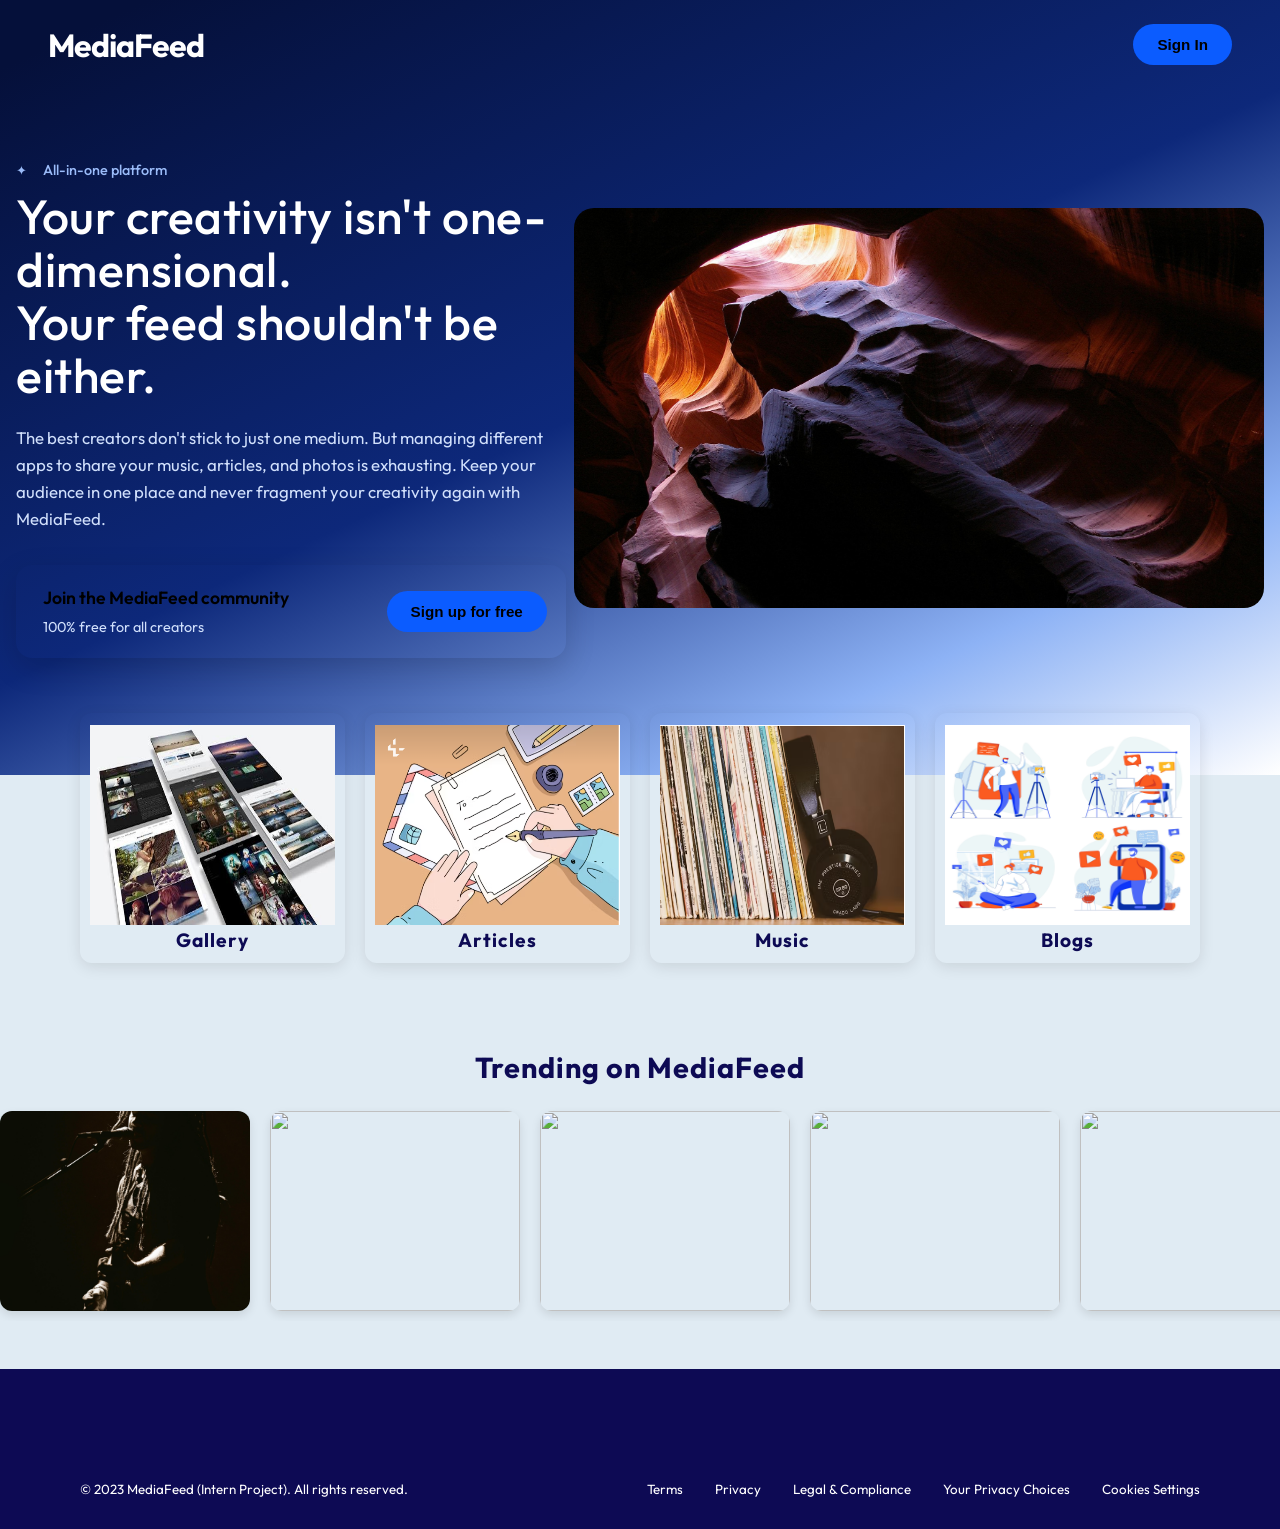
==== index.html @ 0bb2b48f "allll" ====
<!doctype html>
<html lang="en">
  <head>
    <meta charset="UTF-8" />
    <meta name="viewport" content="width=device-width, initial-scale=1.0" />
    <link rel="preconnect" href="https://fonts.googleapis.com" />
    <link rel="preconnect" href="https://fonts.gstatic.com" crossorigin />
    <link
      href="https://fonts.googleapis.com/css2?family=DM+Mono:ital,wght@0,300;0,400;0,500;1,300;1,400;1,500&family=DM+Sans:ital,opsz,wght@0,9..40,100..1000;1,9..40,100..1000&family=Fraunces:ital,opsz,wght@0,9..144,100..900;1,9..144,100..900&family=League+Spartan:wght@100..900&family=Montserrat:ital,wght@0,100..900;1,100..900&family=Outfit:wght@100..900&family=Public+Sans:ital,wght@0,100..900;1,100..900&family=Roboto:ital,wght@0,100..900;1,100..900&family=Young+Serif&display=swap"
      rel="stylesheet"
    />
    <link rel="stylesheet" href="style.css" />
    <title>MediaFeed</title>
  </head>

  <body>
    <!-- Header -->
    <header>
      <nav class="navbar">
        <a href="#" class="logo">MediaFeed</a>
        <button id="signInBtn" class="btn-primary">Sign In</button>
      </nav>

      <!-- Hero Content -->
      <div class="hero-sec">
        <div class="hero-content">
          <!-- Top Badge -->
          <div class="tagline">
            <span class="dot"></span> All-in-one platform
          </div>

          <!-- Main Copy -->
          <h1 class="hero-headline">
            Your creativity isn't one-dimensional.<br />
            Your feed shouldn't be either.
          </h1>

          <p class="description">
            The best creators don't stick to just one medium. But managing
            different apps to share your music, articles, and photos is
            exhausting. Keep your audience in one place and never fragment your
            creativity again with MediaFeed.
          </p>

          <!-- Floating CTA Card -->
          <div class="cta-card">
            <div class="cta-info">
              <p class="cta-title">Join the MediaFeed community</p>
              <p class="cta-subtitle">100% free for all creators</p>
            </div>
            <button id="signUpBtn" class="btn-primary">Sign up for free</button>
          </div>
        </div>

        <div class="hero-visual">
          <img
            src="./assets/images/pexel/pexels-canyon-1853140_1920.jpg"
            alt="Hero Image"
            class="hero-image"
          />
        </div>
      </div>
    </header>

    <!-- Main -->
    <main>
      <div class="content-category">
        <div class="category">
          <div class="category-card">
            <img src="./assets/images/Gallery.jpg" alt="" />
            <h3>Gallery</h3>
          </div>
          <div class="category-card">
            <img src="./assets/images/articles.png" alt="" />
            <h3>Articles</h3>
          </div>
          <div class="category-card">
            <img src="./assets/images/music.png" alt="" />
            <h3>Music</h3>
          </div>
          <div class="category-card">
            <img src="./assets/images/blogger.jpg" alt="" />
            <h3>Blogs</h3>
          </div>
        </div>
      </div>

      <div class="trending">
        <div class="trending-header">
          <h2>Trending on MediaFeed</h2>
        </div>
        <div class="trending-content">
          <div class="marquee-track">
            <!-- FIRST SET OF IMAGES -->
            <div class="marquee-item">
              <img src="./assets/images/pexel/pexels-action-2178885_1920.jpg" alt="" />
            </div>
            <div class="marquee-item">
              <img
                src="./assets/Images/pexel/pexels-mountain-climbing-1840220_1920.jpg"
                alt=""
              />
            </div>
            <div class="marquee-item">
              <img
                src="./assets/Images/pexel/blackwoman.jpg"
                alt=""
              />
            </div>
            <div class="marquee-item">
              <img
                src="./assets/Images/pexel/pexels-beach-2178747_1920.jpg"
                alt=""
              />
            </div>
            <div class="marquee-item">
              <img
                src="./assets/Images/pexel/pexels-beverage-1853374_1920.jpg"
                alt=""
              />
            </div>
            <div class="marquee-item">
              <img
                src="./assets/Images/pexel/pexels-cascade-1853341_1920.jpg"
                alt=""
              />
            </div>
            <div class="marquee-item">
              <img
                src="./assets/Images/pexel/pexels-canyon-1853140_1920.jpg"
                alt=""
              />
            </div>
            <div class="marquee-item">
              <img
                src="./assets/Images/geometric.jpg"
                alt=""
              />
            </div>
            <div class="marquee-item">
              <img
                src="./assets/images/dailyhus2.jpg"
                alt=""
              />
            </div>
            <div class="marquee-item">
              <img
                src="./assets/Images/pexel/pexels-chairlift-2179345_1920.jpg"
                alt=""
              />
            </div>
            <div class="marquee-item">
              <img
                src="./assets/Images/pexel/pexels-bowed-instrument-1853324_1920.jpg"
                alt=""
              />
            </div>

            <!-- SECOND SET OF IMAGES -->
            <div class="marquee-item">
              <img src="./assets/images/pexel/pexels-champagne-2178775_1920.jpg" alt=""/>
            </div>
            <div class="marquee-item">
              <img
                src="./assets/Images/pexel/pexels-animal-1853135_1920.jpg"
                alt=""
              />
            </div>
            <div class="marquee-item">
              <img
                src="./assets/Images/lady2.jpg"
                alt=""
              />
            </div>
            <div class="marquee-item">
              <img
                src="./assets/Images/pexel/pexels-architecture-2178736_1920.jpg"
                alt=""
              />
            </div>
            <div class="marquee-item">
              <img
                src="./assets/Images/pexel/pexels-beverage-1853374_1920.jpg"
                alt=""
              />
            </div>
            <div class="marquee-item">
              <img
                src="./assets/Images/pexel/pexels-cascade-1853341_1920.jpg"
                alt=""
              />
            </div>
            <div class="marquee-item">
              <img
                src="./assets/Images/pexel/pexels-canyon-1853140_1920.jpg"
                alt=""
              />
            </div>
            <div class="marquee-item">
              <img
                src="./assets/Images/pexel/pexels-candies-1853287_1920.jpg"
                alt=""
              />
            </div>
            <div class="marquee-item">
              <img
                src="./assets/Images/pexel/pexels-cat-1853372_1920.jpg"
                alt=""
              />
            </div>
            <div class="marquee-item">
              <img
                src="./assets/Images/pexel/pexels-chairlift-2179345_1920.jpg"
                alt=""
              />
            </div>
            <div class="marquee-item">
              <img
                src="./assets/Images/pexel/pexels-bowed-instrument-1853324_1920.jpg"
                alt=""
              />
            </div>
          </div>
        </div>
      </div>
    </main>

    <footer class="site-footer">
      
      <div class="footer-bottom">
        <p>&copy; 2023 MediaFeed (Intern Project). All rights reserved.</p>
        <ul>
          <li><a href="">Terms</a></li>
          <li><a href="">Privacy</a></li>
          <li><a href="">Legal & Compliance</a></li>
          <li><a href="">Your Privacy Choices</a></li>
          <li><a href="">Cookies Settings</a></li>
        </ul>
      </div>
    </footer>

    <!-- Sign-Up Modal -->
    <div id="signUpModal" class="modal">
      <div class="modal-content">
        <span class="close-btn" id="closeSignUp">&times;</span>
        <h2>Create your MediaFeed Account</h2>
        <form id="signUpForm">
          <input type="text" id="regName" placeholder="Full Name" required />
          <input
            type="email"
            id="regEmail"
            placeholder="Email Address"
            required
          />
          <input
            type="password"
            id="regPassword"
            placeholder="Create Password"
            required
          />
          <input
            type="password"
            id="regPassword"
            placeholder="Confirm Password"
            required
          />
          <button type="submit" class="btn-submit">Sign Up</button>
        </form>
      </div>
    </div>

    <!-- Sign-In Modal -->
    <div id="signInModal" class="modal">
      <div class="modal-content">
        <span class="close-btn" id="closeSignIn">&times;</span>
        <h2>Welcome Back</h2>
        <form id="signInForm">
          <input
            type="email"
            id="loginEmail"
            placeholder="Email Address"
            required
          />
          <input
            type="password"
            id="loginPassword"
            placeholder="Password"
            required
          />
          <button type="submit" class="btn-submit">Log In</button>
        </form>
      </div>
    </div>

    <script src="./script.js"></script>
  </body>
</html>
---- style.css ----
* {
  margin: 0;
  padding: 0;
  box-sizing: border-box;
}

:root {
  /* Backgrounds and Main Colors */
  --bg-color: #05103a;
  --bg-color: #0d287a;
  --bg-color: #8db2f5;
  --bg-color: #0b5cff;
  --bg-color: #0046d5;
  --bg-color: ##9bbcf9;
  --bg-color: ##d1e0fc;
  --bg-color: ##e0ebf3;
  --white: #ffffff;
  --blue-color: rgba(13, 10, 84, 0.5);
  --dark-color: rgb(9, 9, 27);
  --blue-light-color: rgb(13, 10, 84);
}

body {
  font-family: "Outfit", sans-serif;
  color: #ffffff;
  min-height: 100vh;
  display: flex;
  flex-direction: column;
  overflow-x: hidden;
}
header {
  background: linear-gradient(
    155deg,
    #05103a 5%,
    #0d287a 50%,
    #8db2f5 80%,
    #ffffff 100%
  );
}

.logo {
  font-size: 2rem;
  font-weight: 700;
  letter-spacing: -1px;
  color: #ffffff;
  text-decoration: none;
}
.btn-primary {
  border: none;
  padding: 0.75rem 1.5rem;
  border-radius: 30px;
  font-size: 0.95rem;
  font-weight: 600;
  cursor: pointer;
  transition: background-color 0.2s ease;
  background-color: #0b5cff;
}
.btn-primary a {
  text-decoration: none;
  color: #ffffff;
}
.btn-primary a:hover {
  color: #ffffff;
}
.btn-primary:hover {
  background-color: #0046d5;
}

/* --- Modal (Popup) Styles --- */
.modal {
  display: none;
  position: fixed;
  z-index: 1000;
  margin: 0 auto;
  width: 100%;
  height: 100%;
  background-color: rgba(9, 9, 27, 0.6);
  align-items: center;
  justify-content: center;
}
.modal.show {
  display: flex;
  align-items: center;
  justify-content: center;
}

.modal-content {
  background-color: #fff;
  padding: 40px;
  border-radius: 12px;
  border: 1.5px solid rgb(13, 10, 84);
  width: 100%;
  max-width: 400px;
  position: relative;
  text-align: center;
}

.close-btn {
  position: absolute;
  top: 15px;
  right: 20px;
  font-size: 1.5rem;
  cursor: pointer;
  color: #555;
}

.modal-content h2 {
  margin-bottom: 20px;
  color: rgb(9, 9, 27);
}

.modal-content input {
  width: 100%;
  padding: 12px;
  margin-bottom: 15px;
  border: 1px solid #ccc;
  border-radius: 8px;
  font-size: 1rem;
}

.btn-submit {
  width: 100%;
  background-color: rgb(9, 9, 27);
  color: #fff;
  border: none;
  padding: 12px;
  border-radius: 8px;
  font-size: 1.1rem;
  font-weight: bold;
  cursor: pointer;
}

nav {
  display: flex;
  justify-content: space-between;
  align-items: center;
  padding: 1.5rem 3rem;
  width: 100%;
}
.hero-sec {
  display: flex;
  flex: 1;
  padding: 2rem 1rem;
  align-items: center;
  max-width: 1400px;
  margin: 2.5rem auto;
  width: 100%;
}
.hero-content {
  flex: 1;
  max-width: 550px;
  padding: 2rem auto;
  margin-bottom: 45px;
}
.tagline {
  display: flex;
  align-items: center;
  gap: 0.5rem;
  color: #9bbcf9;
  font-size: 0.9rem;
  font-weight: 500;
  margin-bottom: 0.7rem;
}
.tagline::before {
  content: "✦";
  font-size: 0.8rem;
}
h1 {
  font-size: 3rem;
  line-height: 1.1;
  margin-bottom: 1.5rem;
  font-weight: 500;
  letter-spacing: 0.5px;
}
.description {
  font-size: 1.05rem;
  line-height: 1.6;
  color: #d1e0fc;
  margin-bottom: 2rem;
}
.hero-visual {
  display: flex;
  justify-content: flex-end;
  position: relative;
}
.hero-visual {
  flex: 1;
  margin-bottom: 49px;
  display: flex;
  position: relative;
}
.hero-visual img {
  width: 100%;
  max-width: 690px;
  height: 400px;
  border-radius: 20px;
}
.cta-card {
  display: flex;
  justify-content: space-between;
  border-radius: 16px;
  padding: 1.2rem;
  align-items: center;
  color: #000000;
  box-shadow: 0 10px 30px rgba(0, 0, 0, 0.15);
  position: relative;
}

.cta-info {
  align-items: center;
  padding-left: 0.5rem;
  font-size: 1.05rem;
  line-height: 1.6;
}

.cta-title {
  font-weight: 600;
  font-size: 1.1rem;
  margin-bottom: 0.25rem;
}

.cta-subtitle {
  font-size: 0.9rem;
  color: #d1e0fc;
}

.cta-subtitle strong {
  font-size: 1.1rem;
  color: #000000;
}

/* Main Content */
main {
  background-color: #e0ebf3;
}
.content-category {
  margin-bottom: 70px;
  padding: 1rem 5rem;
}
.category {
  display: flex;
  gap: 20px;
  justify-content: space-between;
}
.category img {
  width: 100%;
  height: 200px;
}
.category-card {
  border-radius: 12px;
  box-shadow: 0 4px 15px rgba(0, 0, 0, 0.1);
  width: 100%;
  max-width: 280px;
  height: 250px;
  display: flex;
  flex-direction: column;
  justify-content: center;
  align-items: center;
  padding: 10px;
  transition:
    transform 0.3s ease,
    box-shadow 0.3s ease;
  margin-top: -7%;
}
.category-card:hover {
  transform: translateY(-5px);
  box-shadow: 0 8px 20px var(--shadow-hover);
}
.category-card h3 {
  font-size: 1.2rem;
  color: rgb(13, 10, 84);
  font-weight: bold;
  margin-top: 3px;
  letter-spacing: 1px;
}

/* Trending Section */

.trending-header {
  justify-content: space-between;
  align-items: center;
  margin-bottom: 10px;
  padding: 0 15px;
}
.trending-header h2 {
  font-size: 1.8rem;
  padding-bottom: 1rem;
  color: rgb(13, 10, 84);
  text-align: center;
  letter-spacing: 1px;
}

/* The outer container hides anything that scrolls outside its borders */
.trending {
  overflow: hidden;
  width: 100%;
  white-space: nowrap;
  margin-bottom: 3rem;
}

.marquee-track {
  display: inline-flex;
  gap: 20px;
  animation: scroll 20s linear infinite;
}

.marquee-item {
  display: flex;
  flex-direction: column;
  align-items: flex-start;
  flex: 0 0 auto;
}

.marquee-item img {
  width: 250px;
  height: 200px;
  object-fit: cover;
  border-radius: 12px;
  box-shadow: 0 4px 10px rgba(0, 0, 0, 0.1);
  margin-bottom: 10px;
}
.marquee-item video {
  width: 250px;
  height: 200px;
  object-fit: cover;
  border-radius: 12px;
  box-shadow: 0 4px 10px rgba(0, 0, 0, 0.1);
  margin-bottom: 10px;
}

/* The Keyframes */
@keyframes scroll {
  0% {
    transform: translateX(0);
  }
  100% {
    transform: translateX(-50%);
  }
}

/* footer */
.site-footer {
  background-color: rgb(13, 10, 84);
  padding: 2rem 5rem;
}
.footer-top {
  display: flex;
}
.footer-top h2 {
  color: #ffffff;
}
.footer-top ul {
  display: flex;
  justify-content: center;
  gap: 5rem;
  margin: 0 auto;
}
.footer-top li {
  list-style: none;
}
.footer-top ul li a {
  text-decoration: none;
  color: #ffffff;
}
.footer-top ul li a:hover {
  text-decoration: underline;
  cursor: pointer;
}

.footer-bottom {
  display: flex;
  justify-content: space-between;
  margin-top: 5rem;
  font-size: smaller;
}
.footer-bottom p {
  color: #ffffff;
}
.footer-bottom ul {
  display: flex;
  gap: 2rem;
  justify-content: right;
}
.footer-bottom li {
  list-style: none;
}
.footer-bottom ul li a {
  text-decoration: none;
  color: #ffffff;
}
.footer-bottom ul li a:hover {
  text-decoration: underline;
  cursor: pointer;
}

@media (max-width: 900px) {
  nav {
    padding: 1.25rem 1.5rem;
    flex-wrap: wrap;
    gap: 1rem;
  }

  .hero-sec {
    flex-direction: column;
    padding: 1rem 1.25rem 2rem;
    gap: 1.5rem;
  }

  .hero-content {
    max-width: none;
    text-align: center;
  }

  .hero-headline {
    font-size: 2.4rem;
  }

  .hero-visual {
    justify-content: center;
    margin-bottom: 0;
  }

  .hero-visual img {
    height: auto;
    max-width: 100%;
  }

  .cta-card {
    flex-direction: column;
    gap: 1rem;
    text-align: center;
  }

  .content-category {
    padding: 1rem 1.5rem 2rem;
  }

  .category {
    flex-wrap: wrap;
    justify-content: center;
  }

  .category-card {
    max-width: 220px;
    margin-top: 0;
  }

  .site-footer {
    padding: 2rem 1.5rem;
  }

  .footer-bottom {
    flex-direction: column;
    gap: 1rem;
    margin-top: 2rem;
  }

  .footer-bottom ul {
    flex-wrap: wrap;
    justify-content: flex-start;
    gap: 1rem 1.2rem;
  }
}

@media (max-width: 600px) {
  nav {
    padding: 1rem;
  }

  .logo {
    font-size: 1.5rem;
  }

  .btn-primary {
    width: 100%;
  }

  .hero-sec {
    padding: 0 1rem 1.5rem;
  }

  .hero-headline {
    font-size: 2rem;
  }

  .description {
    font-size: 0.95rem;
  }

  .tagline {
    justify-content: center;
  }

  .cta-card {
    padding: 1rem;
  }

  .content-category {
    padding: 1rem 1rem 1.5rem;
  }

  .category {
    flex-direction: column;
    align-items: center;
  }

  .category-card {
    max-width: 100%;
    height: auto;
  }

  .category-card img {
    height: 180px;
  }

  .trending-header h2 {
    font-size: 1.4rem;
  }

  .marquee-item img,
  .marquee-item video {
    width: 190px;
    height: 150px;
  }

  .site-footer {
    padding: 1.25rem 1rem;
  }

  .footer-bottom ul {
    flex-direction: column;
    gap: 0.5rem;
  }
}
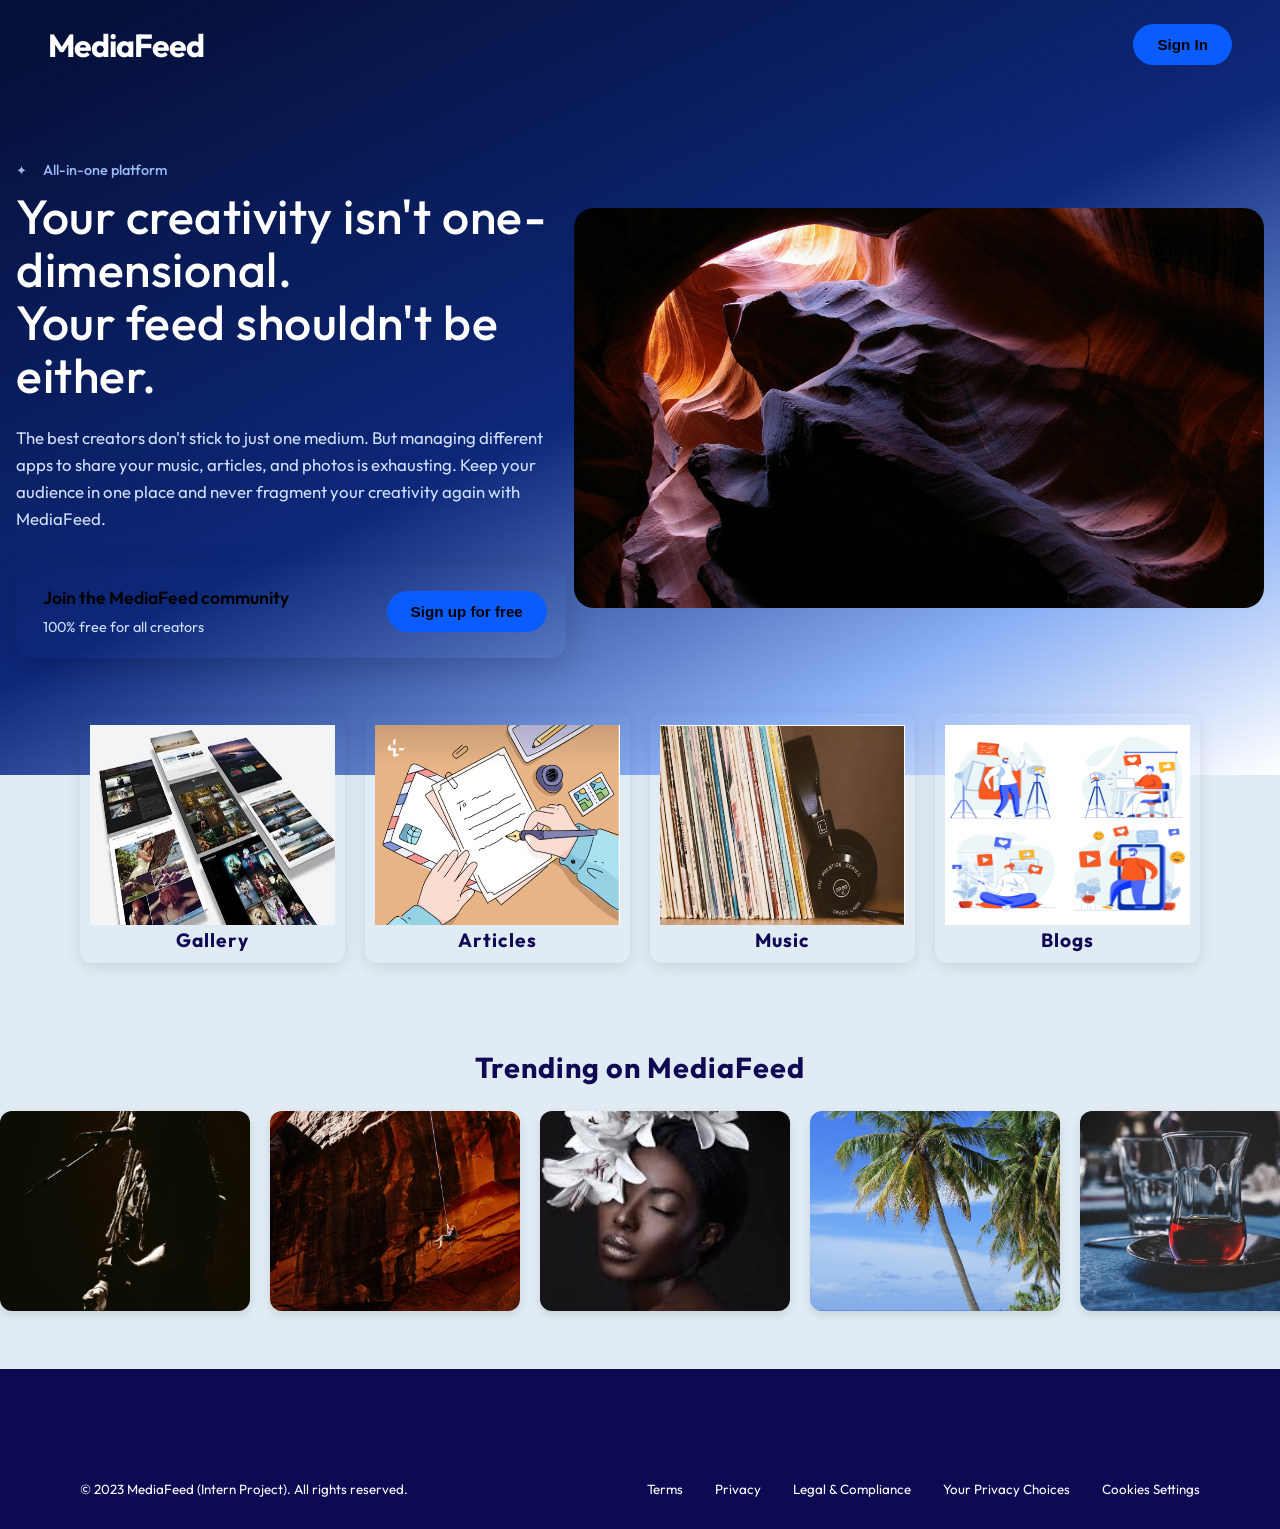
==== commit 6a477b56: "fix image path" ====
--- a/index.html
+++ b/index.html
@@ -97,43 +97,43 @@
             </div>
             <div class="marquee-item">
               <img
-                src="./assets/Images/pexel/pexels-mountain-climbing-1840220_1920.jpg"
-                alt=""
-              />
-            </div>
-            <div class="marquee-item">
-              <img
-                src="./assets/Images/pexel/blackwoman.jpg"
-                alt=""
-              />
-            </div>
-            <div class="marquee-item">
-              <img
-                src="./assets/Images/pexel/pexels-beach-2178747_1920.jpg"
-                alt=""
-              />
-            </div>
-            <div class="marquee-item">
-              <img
-                src="./assets/Images/pexel/pexels-beverage-1853374_1920.jpg"
-                alt=""
-              />
-            </div>
-            <div class="marquee-item">
-              <img
-                src="./assets/Images/pexel/pexels-cascade-1853341_1920.jpg"
-                alt=""
-              />
-            </div>
-            <div class="marquee-item">
-              <img
-                src="./assets/Images/pexel/pexels-canyon-1853140_1920.jpg"
-                alt=""
-              />
-            </div>
-            <div class="marquee-item">
-              <img
-                src="./assets/Images/geometric.jpg"
+                src="./assets/images/pexel/pexels-mountain-climbing-1840220_1920.jpg"
+                alt=""
+              />
+            </div>
+            <div class="marquee-item">
+              <img
+                src="./assets/images/pexel/blackwoman.jpg"
+                alt=""
+              />
+            </div>
+            <div class="marquee-item">
+              <img
+                src="./assets/images/pexel/pexels-beach-2178747_1920.jpg"
+                alt=""
+              />
+            </div>
+            <div class="marquee-item">
+              <img
+                src="./assets/images/pexel/pexels-beverage-1853374_1920.jpg"
+                alt=""
+              />
+            </div>
+            <div class="marquee-item">
+              <img
+                src="./assets/images/pexel/pexels-cascade-1853341_1920.jpg"
+                alt=""
+              />
+            </div>
+            <div class="marquee-item">
+              <img
+                src="./assets/images/pexel/pexels-canyon-1853140_1920.jpg"
+                alt=""
+              />
+            </div>
+            <div class="marquee-item">
+              <img
+                src="./assets/images/geometric.jpg"
                 alt=""
               />
             </div>
@@ -145,13 +145,13 @@
             </div>
             <div class="marquee-item">
               <img
-                src="./assets/Images/pexel/pexels-chairlift-2179345_1920.jpg"
-                alt=""
-              />
-            </div>
-            <div class="marquee-item">
-              <img
-                src="./assets/Images/pexel/pexels-bowed-instrument-1853324_1920.jpg"
+                src="./assets/images/pexel/pexels-chairlift-2179345_1920.jpg"
+                alt=""
+              />
+            </div>
+            <div class="marquee-item">
+              <img
+                src="./assets/images/pexel/pexels-bowed-instrument-1853324_1920.jpg"
                 alt=""
               />
             </div>
@@ -162,61 +162,61 @@
             </div>
             <div class="marquee-item">
               <img
-                src="./assets/Images/pexel/pexels-animal-1853135_1920.jpg"
-                alt=""
-              />
-            </div>
-            <div class="marquee-item">
-              <img
-                src="./assets/Images/lady2.jpg"
-                alt=""
-              />
-            </div>
-            <div class="marquee-item">
-              <img
-                src="./assets/Images/pexel/pexels-architecture-2178736_1920.jpg"
-                alt=""
-              />
-            </div>
-            <div class="marquee-item">
-              <img
-                src="./assets/Images/pexel/pexels-beverage-1853374_1920.jpg"
-                alt=""
-              />
-            </div>
-            <div class="marquee-item">
-              <img
-                src="./assets/Images/pexel/pexels-cascade-1853341_1920.jpg"
-                alt=""
-              />
-            </div>
-            <div class="marquee-item">
-              <img
-                src="./assets/Images/pexel/pexels-canyon-1853140_1920.jpg"
-                alt=""
-              />
-            </div>
-            <div class="marquee-item">
-              <img
-                src="./assets/Images/pexel/pexels-candies-1853287_1920.jpg"
-                alt=""
-              />
-            </div>
-            <div class="marquee-item">
-              <img
-                src="./assets/Images/pexel/pexels-cat-1853372_1920.jpg"
-                alt=""
-              />
-            </div>
-            <div class="marquee-item">
-              <img
-                src="./assets/Images/pexel/pexels-chairlift-2179345_1920.jpg"
-                alt=""
-              />
-            </div>
-            <div class="marquee-item">
-              <img
-                src="./assets/Images/pexel/pexels-bowed-instrument-1853324_1920.jpg"
+                src="./assets/images/pexel/pexels-animal-1853135_1920.jpg"
+                alt=""
+              />
+            </div>
+            <div class="marquee-item">
+              <img
+                src="./assets/images/lady2.jpg"
+                alt=""
+              />
+            </div>
+            <div class="marquee-item">
+              <img
+                src="./assets/images/pexel/pexels-architecture-2178736_1920.jpg"
+                alt=""
+              />
+            </div>
+            <div class="marquee-item">
+              <img
+                src="./assets/images/pexel/pexels-beverage-1853374_1920.jpg"
+                alt=""
+              />
+            </div>
+            <div class="marquee-item">
+              <img
+                src="./assets/images/pexel/pexels-cascade-1853341_1920.jpg"
+                alt=""
+              />
+            </div>
+            <div class="marquee-item">
+              <img
+                src="./assets/images/pexel/pexels-canyon-1853140_1920.jpg"
+                alt=""
+              />
+            </div>
+            <div class="marquee-item">
+              <img
+                src="./assets/images/pexel/pexels-candies-1853287_1920.jpg"
+                alt=""
+              />
+            </div>
+            <div class="marquee-item">
+              <img
+                src="./assets/images/pexel/pexels-cat-1853372_1920.jpg"
+                alt=""
+              />
+            </div>
+            <div class="marquee-item">
+              <img
+                src="./assets/images/pexel/pexels-chairlift-2179345_1920.jpg"
+                alt=""
+              />
+            </div>
+            <div class="marquee-item">
+              <img
+                src="./assets/images/pexel/pexels-bowed-instrument-1853324_1920.jpg"
                 alt=""
               />
             </div>
@@ -260,7 +260,7 @@
           />
           <input
             type="password"
-            id="regPassword"
+            id="regConfirmPassword"
             placeholder="Confirm Password"
             required
           />
--- a/style.css
+++ b/style.css
@@ -129,7 +129,10 @@
   font-weight: bold;
   cursor: pointer;
 }
-
+.btn-submit a {
+  text-decoration: none;
+  color: #ffffff;
+}
 nav {
   display: flex;
   justify-content: space-between;
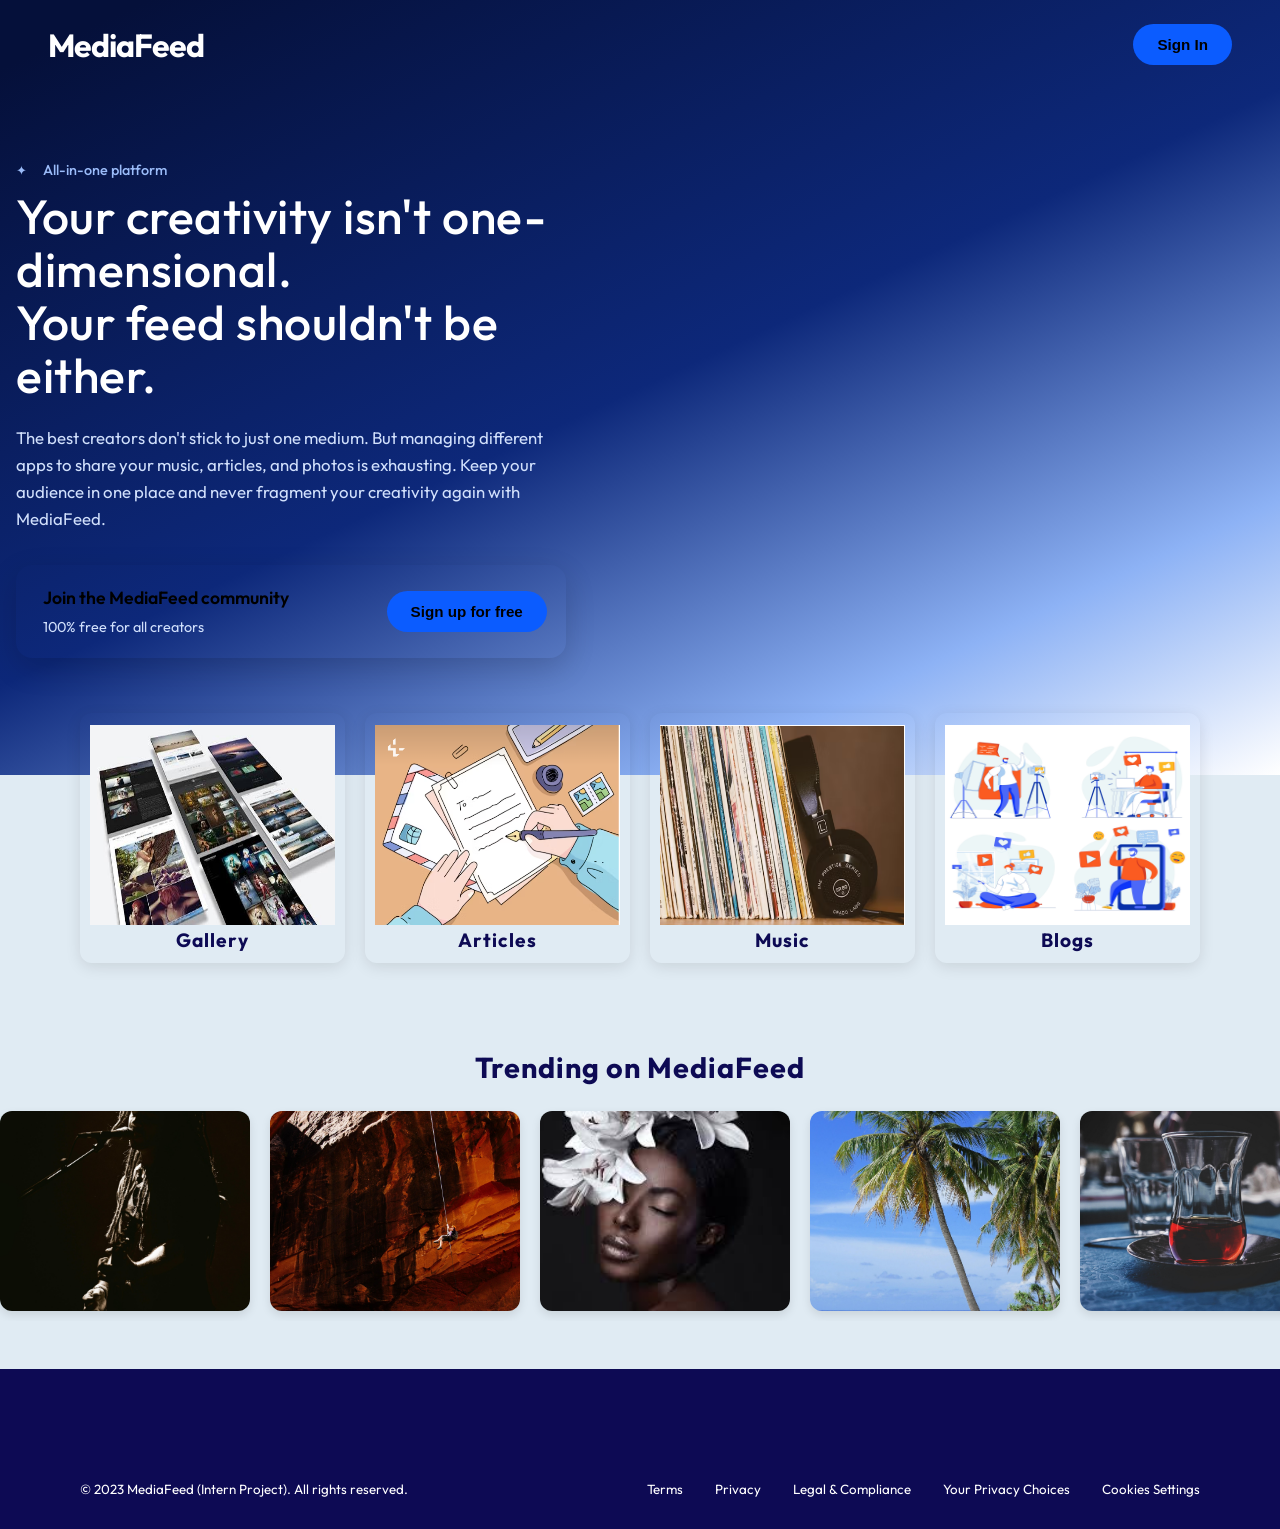
==== commit 6ccada7d: "add mediafeed landing video" ====
--- a/index.html
+++ b/index.html
@@ -53,11 +53,7 @@
         </div>
 
         <div class="hero-visual">
-          <img
-            src="./assets/images/pexel/pexels-canyon-1853140_1920.jpg"
-            alt="Hero Image"
-            class="hero-image"
-          />
+          <video src="assets/mediafeed.mp4" autoplay muted loop></video>
         </div>
       </div>
     </header>
--- a/style.css
+++ b/style.css
@@ -192,7 +192,7 @@
   display: flex;
   position: relative;
 }
-.hero-visual img {
+.hero-visual video {
   width: 100%;
   max-width: 690px;
   height: 400px;
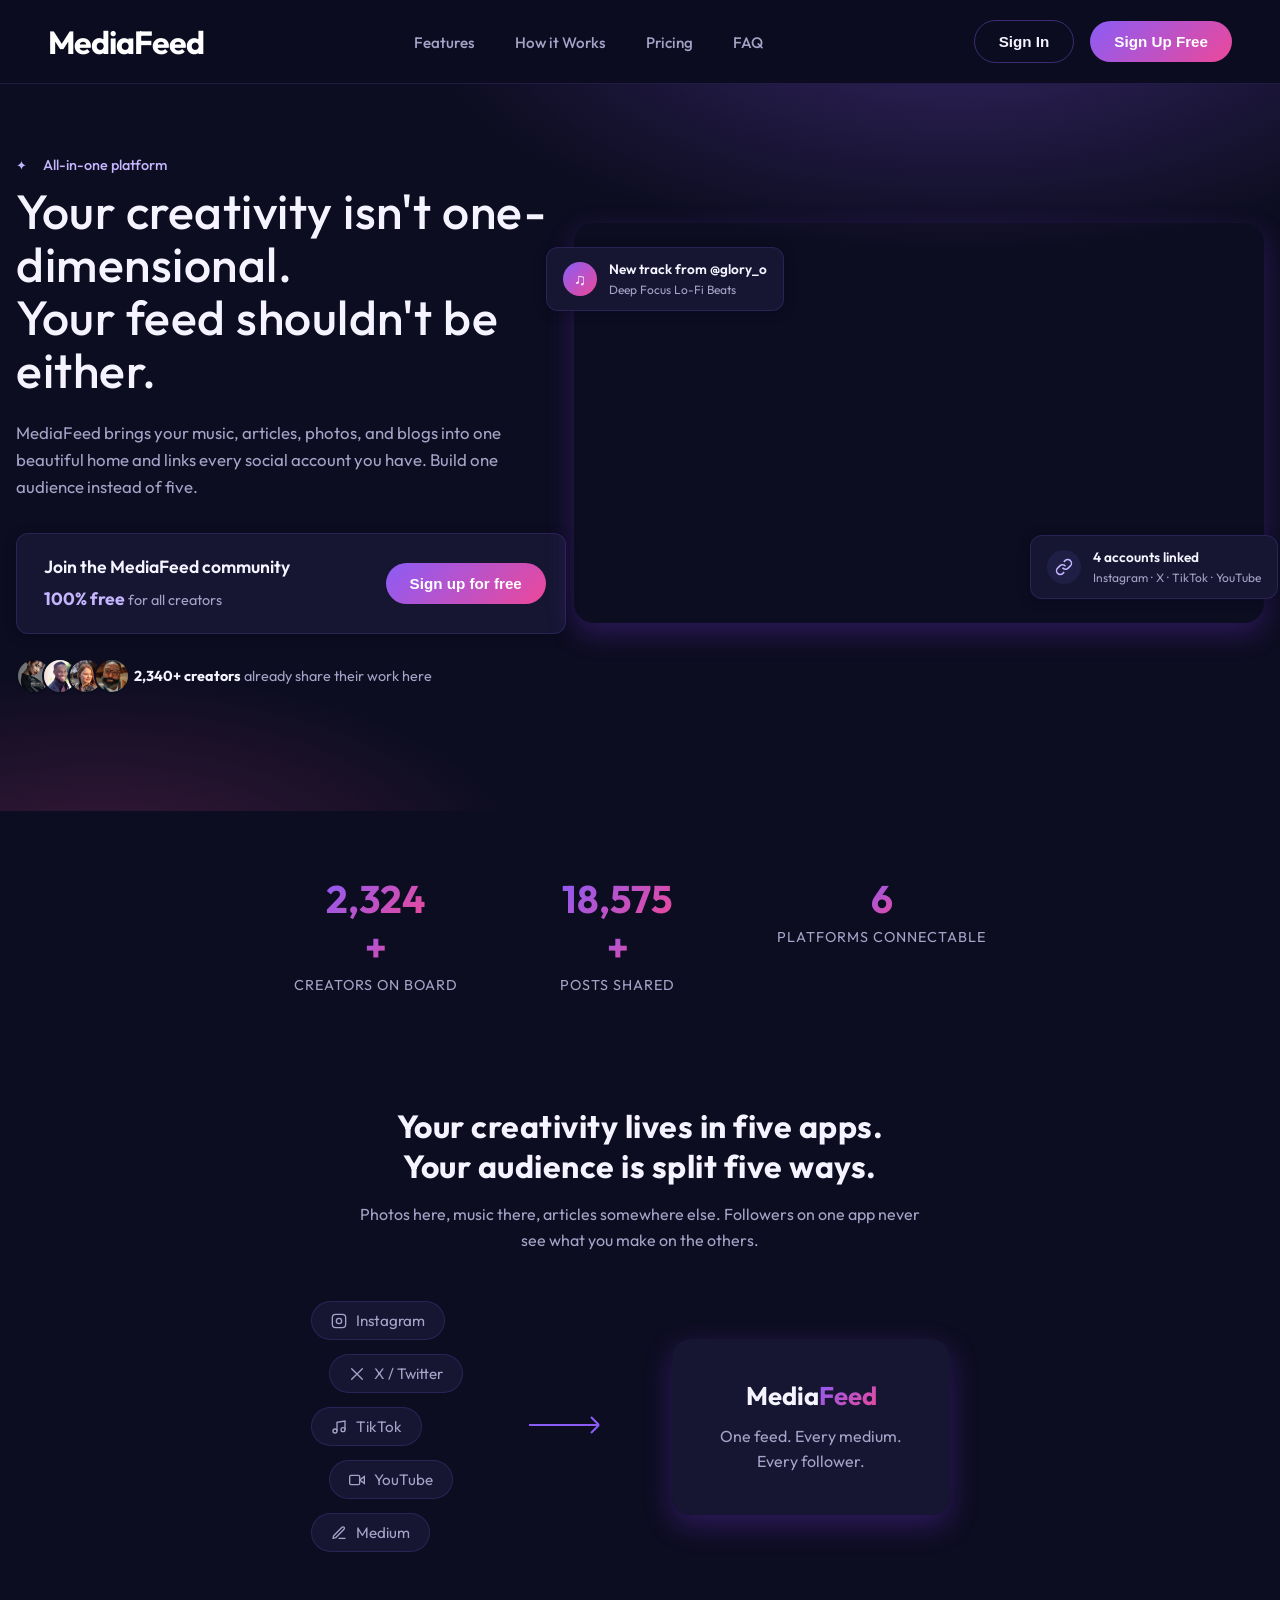
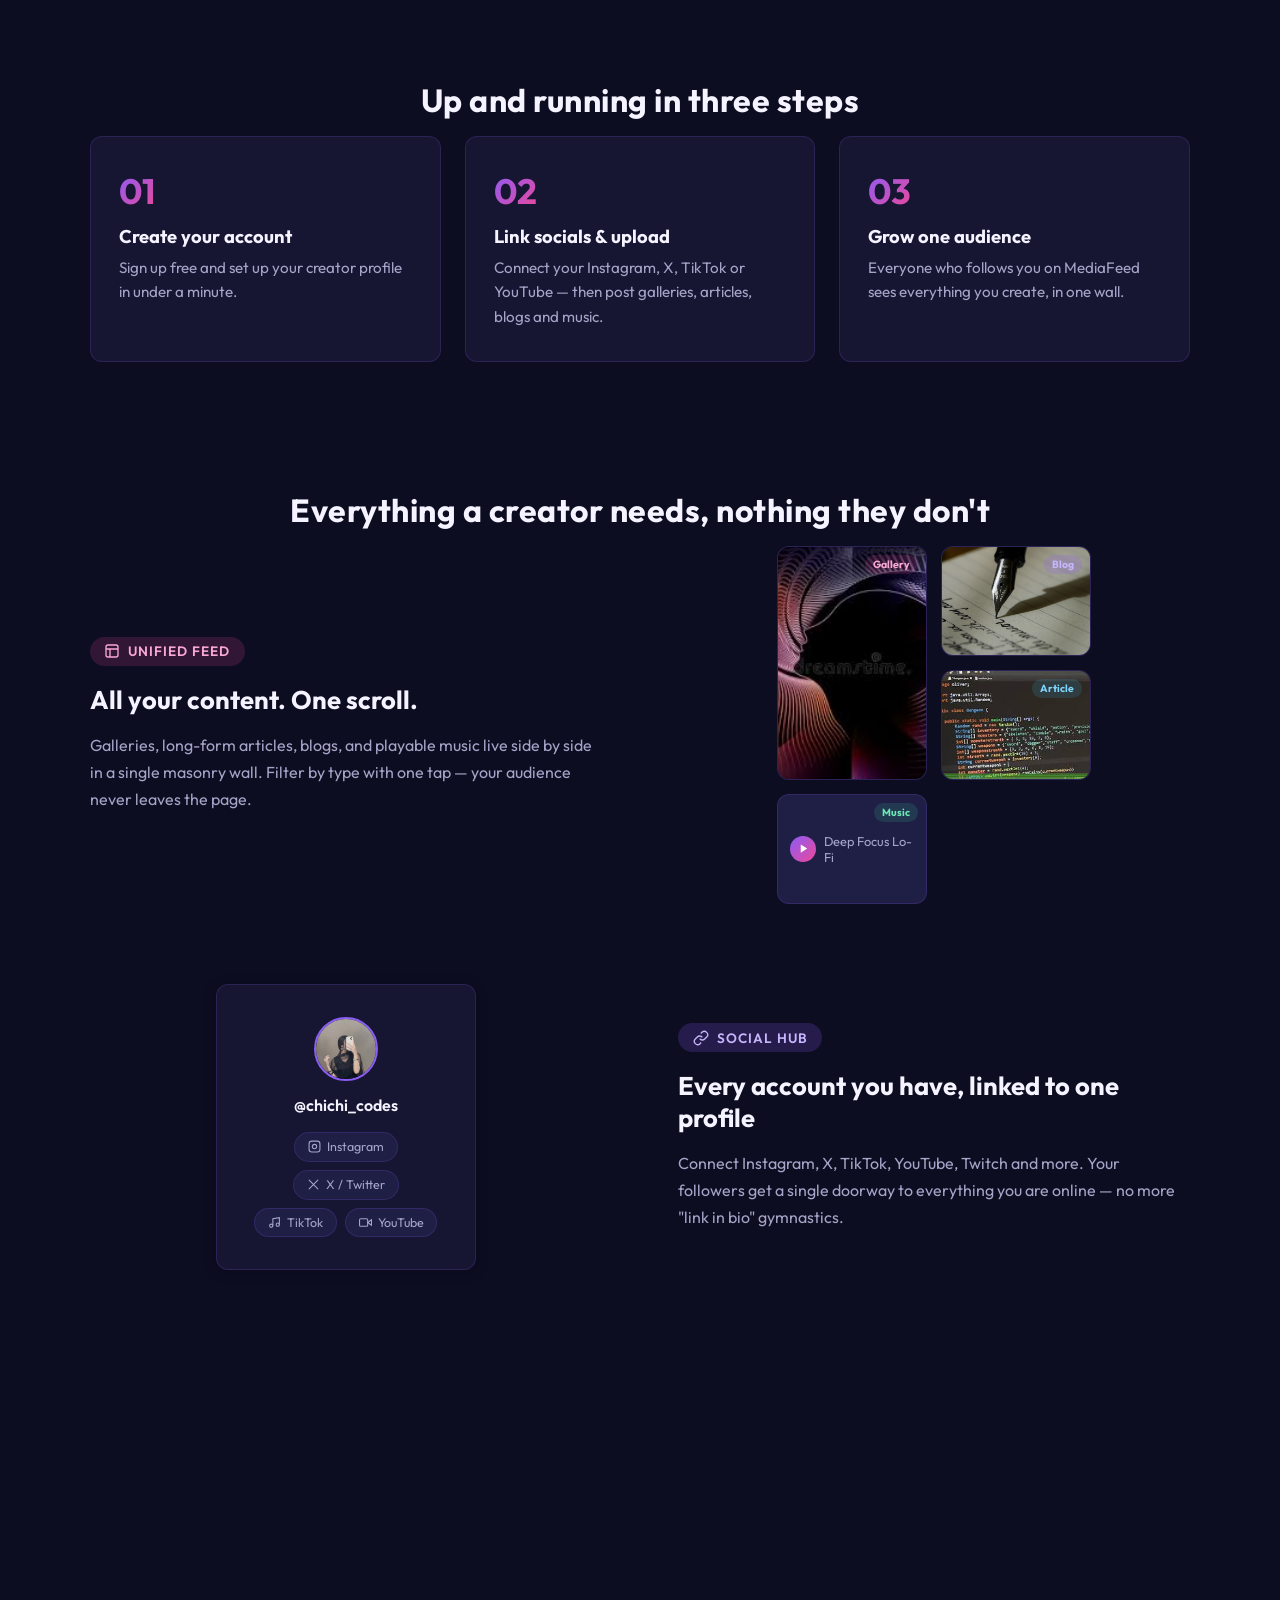
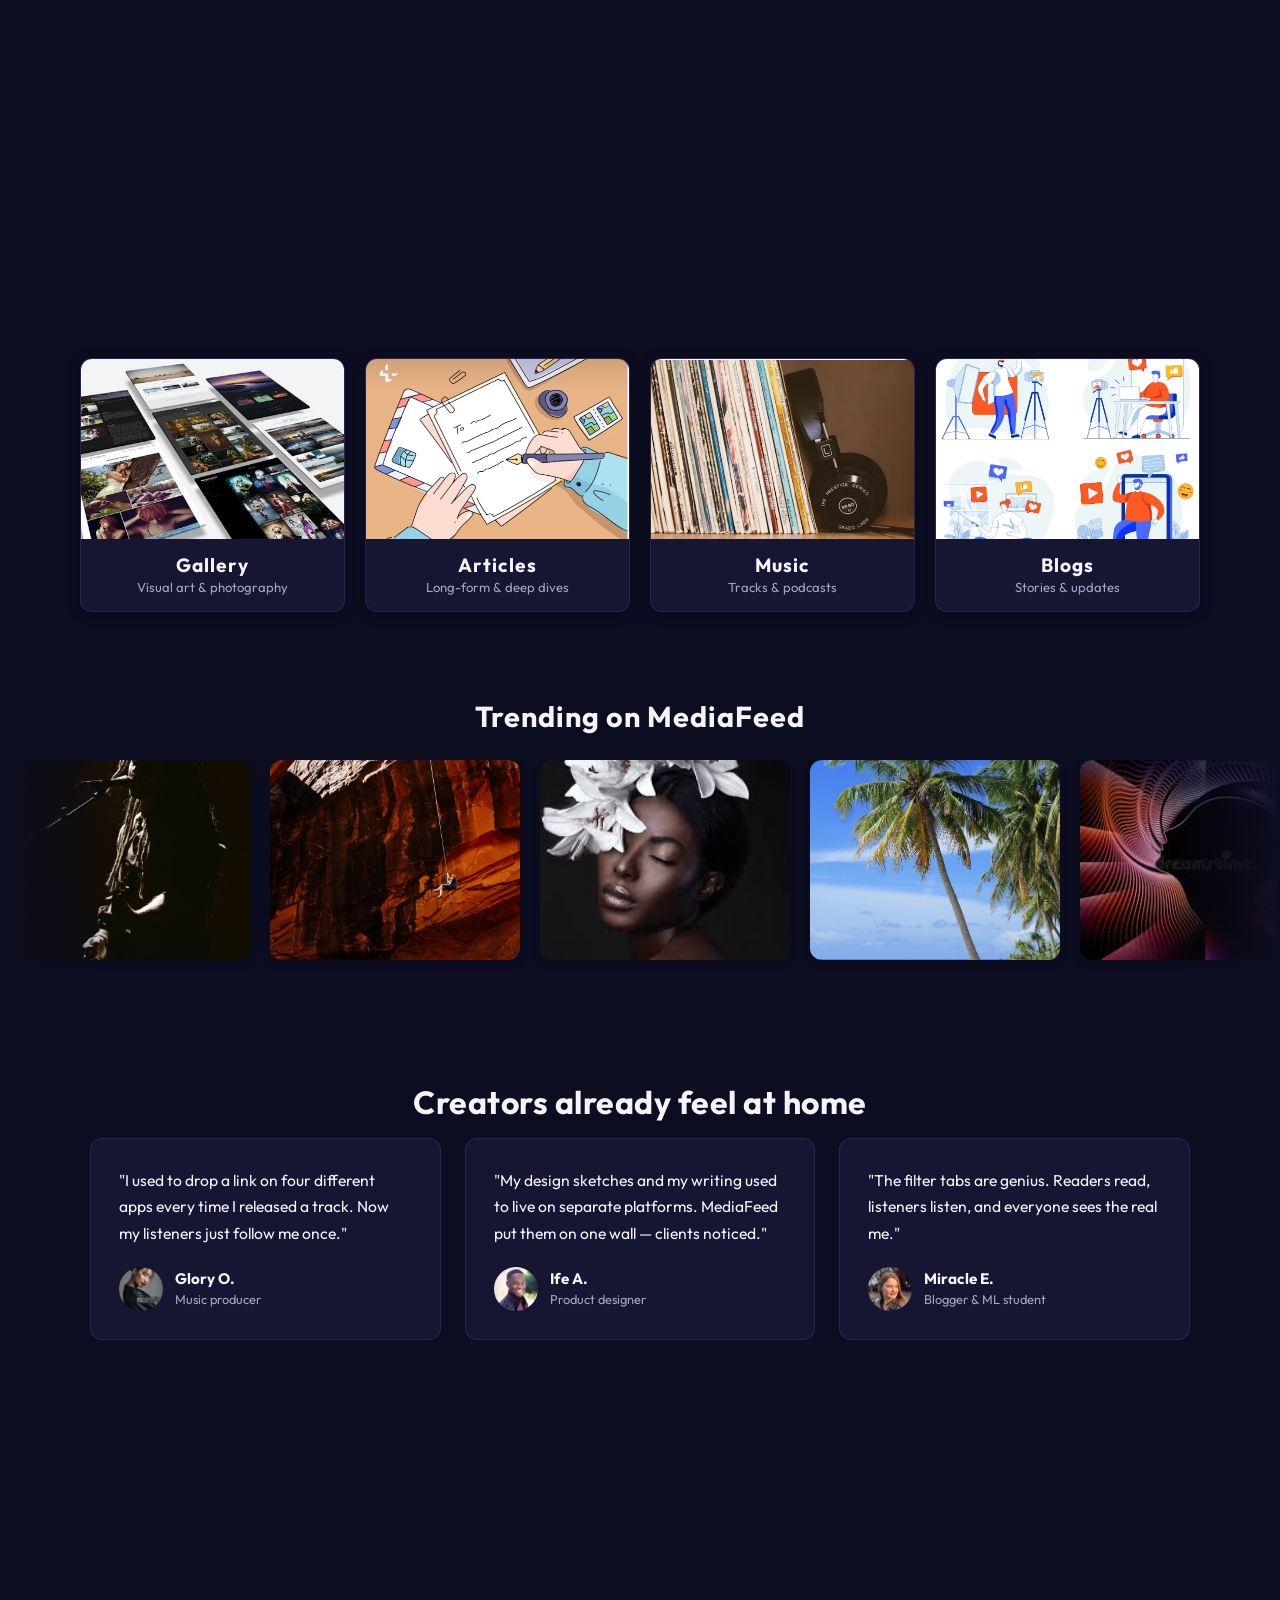
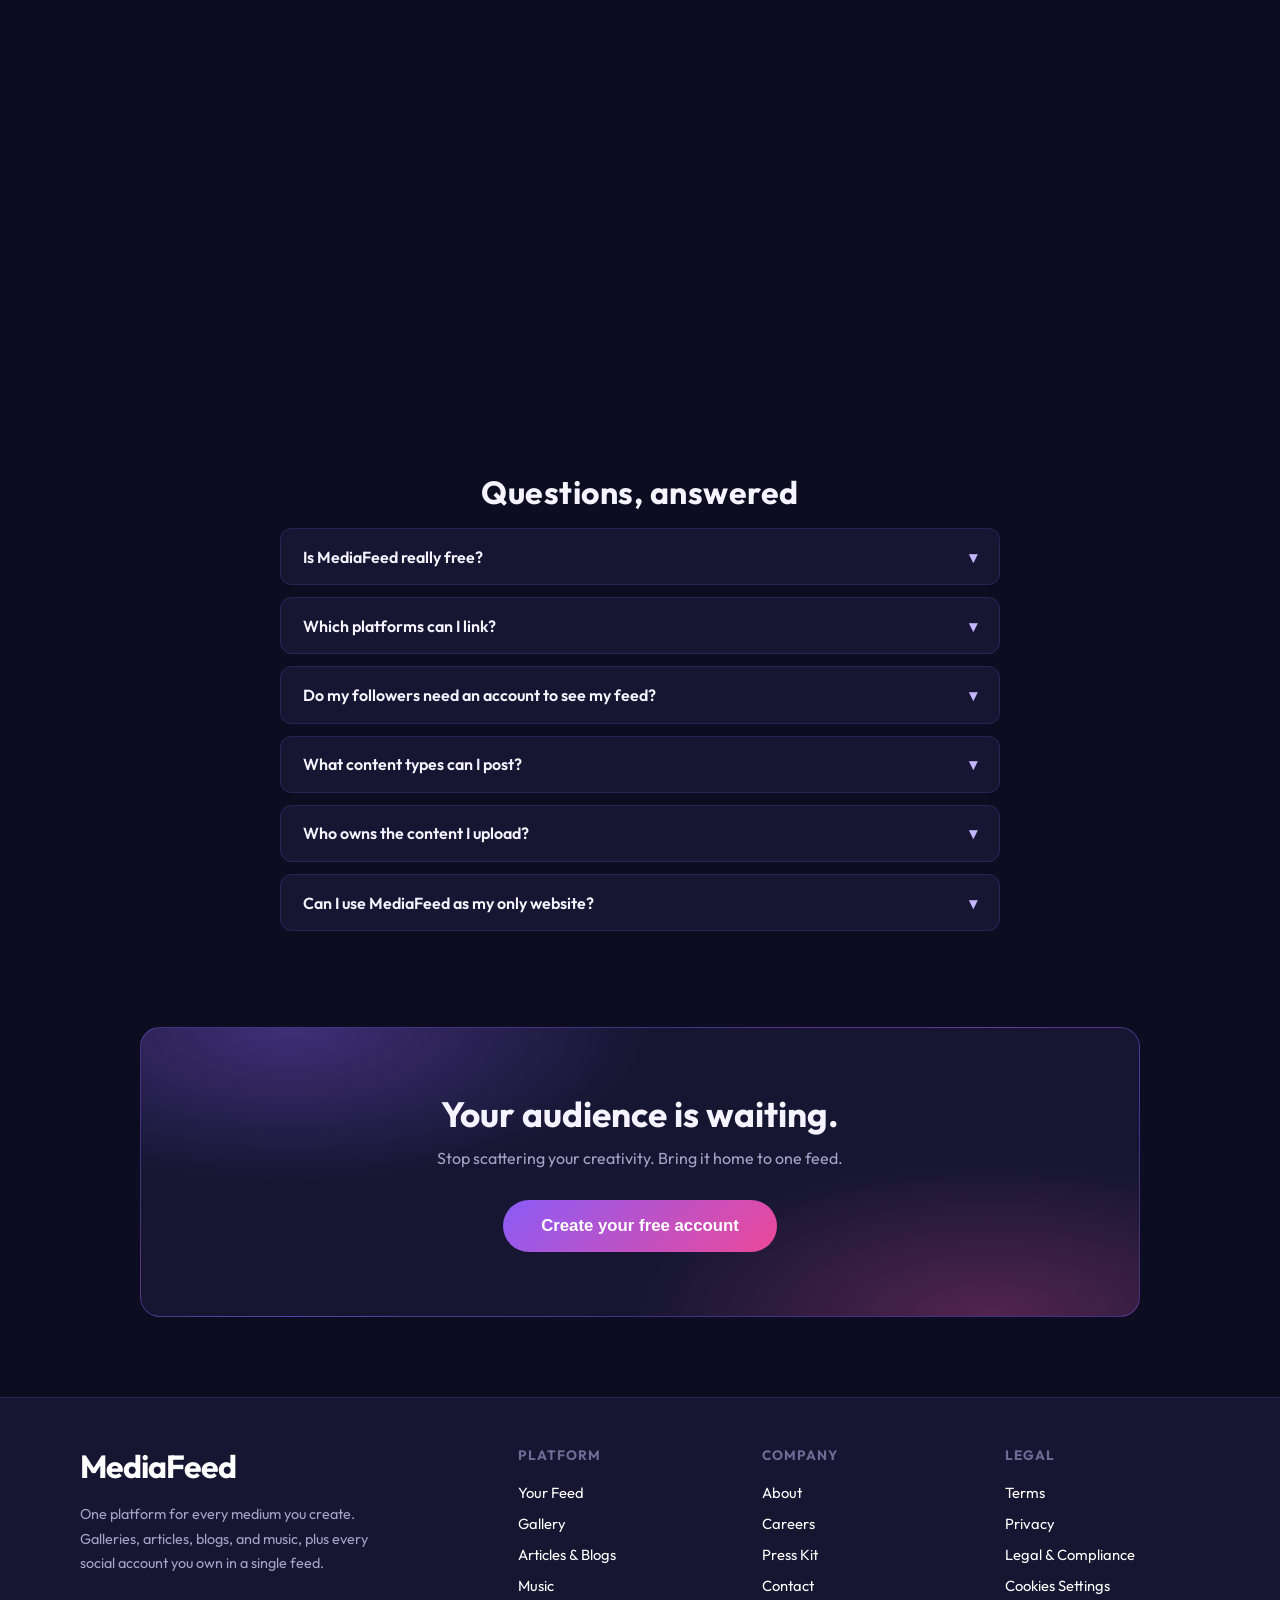
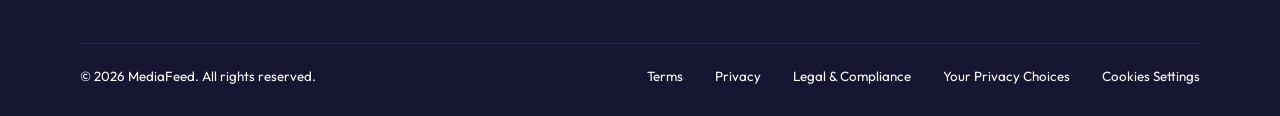
==== commit 91d25cfb: "update landing page" ====
--- a/index.html
+++ b/index.html
@@ -9,228 +9,616 @@
       href="https://fonts.googleapis.com/css2?family=DM+Mono:ital,wght@0,300;0,400;0,500;1,300;1,400;1,500&family=DM+Sans:ital,opsz,wght@0,9..40,100..1000;1,9..40,100..1000&family=Fraunces:ital,opsz,wght@0,9..144,100..900;1,9..144,100..900&family=League+Spartan:wght@100..900&family=Montserrat:ital,wght@0,100..900;1,100..900&family=Outfit:wght@100..900&family=Public+Sans:ital,wght@0,100..900;1,100..900&family=Roboto:ital,wght@0,100..900;1,100..900&family=Young+Serif&display=swap"
       rel="stylesheet"
     />
+    <link rel="stylesheet" href="theme.css" />
     <link rel="stylesheet" href="style.css" />
-    <title>MediaFeed</title>
+    <title>MediaFeed — One Feed for Everything You Create</title>
   </head>
 
   <body>
+    <!-- Navigation (outside header so it can stick to the viewport) -->
+    <nav class="navbar">
+      <a href="#" class="logo">MediaFeed</a>
+
+      <ul class="nav-links">
+        <li><a href="#features">Features</a></li>
+        <li><a href="#how-it-works">How it Works</a></li>
+        <li><a href="#pricing">Pricing</a></li>
+        <li><a href="#faq">FAQ</a></li>
+      </ul>
+
+      <div class="nav-actions">
+        <button id="signInBtn" class="btn-ghost">Sign In</button>
+        <button id="signUpBtn" class="btn-primary">Sign Up Free</button>
+      </div>
+    </nav>
+
     <!-- Header -->
     <header>
-      <nav class="navbar">
-        <a href="#" class="logo">MediaFeed</a>
-        <button id="signInBtn" class="btn-primary">Sign In</button>
-      </nav>
 
       <!-- Hero Content -->
       <div class="hero-sec">
         <div class="hero-content">
-          <!-- Top Badge -->
           <div class="tagline">
             <span class="dot"></span> All-in-one platform
           </div>
 
-          <!-- Main Copy -->
           <h1 class="hero-headline">
             Your creativity isn't one-dimensional.<br />
             Your feed shouldn't be either.
           </h1>
 
           <p class="description">
-            The best creators don't stick to just one medium. But managing
-            different apps to share your music, articles, and photos is
-            exhausting. Keep your audience in one place and never fragment your
-            creativity again with MediaFeed.
+            MediaFeed brings your music, articles, photos, and blogs into one
+            beautiful home and links every social account you have. Build one
+            audience instead of five.
           </p>
 
-          <!-- Floating CTA Card -->
           <div class="cta-card">
             <div class="cta-info">
               <p class="cta-title">Join the MediaFeed community</p>
-              <p class="cta-subtitle">100% free for all creators</p>
-            </div>
-            <button id="signUpBtn" class="btn-primary">Sign up for free</button>
+              <p class="cta-subtitle"><strong>100% free</strong> for all creators</p>
+            </div>
+            <button id="signUpBtnHero" class="btn-primary cta-open-signup">
+              Sign up for free
+            </button>
+          </div>
+
+          <div class="hero-proof reveal">
+            <div class="proof-avatars">
+              <img src="./assets/images/lady1.jpg" alt="Creator" />
+              <img src="./assets/images/man2.jpg" alt="Creator" />
+              <img src="./assets/images/lady3.jpg" alt="Creator" />
+              <img src="./assets/images/man1.jpg" alt="Creator" />
+            </div>
+            <p><strong>2,340+ creators</strong> already share their work here</p>
           </div>
         </div>
 
         <div class="hero-visual">
           <video src="assets/mediafeed.mp4" autoplay muted loop></video>
+          <div class="float-chip float-chip-top">
+            <span class="chip-icon chip-music">♫</span>
+            <div>
+              <p>New track from @glory_o</p>
+              <span>Deep Focus Lo-Fi Beats</span>
+            </div>
+          </div>
+          <div class="float-chip float-chip-bottom">
+            <span class="chip-icon chip-link">
+              <svg viewBox="0 0 24 24" fill="none" stroke="currentColor" stroke-width="2">
+                <path d="M10 13a5 5 0 0 0 7.54.54l3-3a5 5 0 0 0-7.07-7.07l-1.72 1.71"/>
+                <path d="M14 11a5 5 0 0 0-7.54-.54l-3 3a5 5 0 0 0 7.07 7.07l1.71-1.71"/>
+              </svg>
+            </span>
+            <div>
+              <p>4 accounts linked</p>
+              <span>Instagram · X · TikTok · YouTube</span>
+            </div>
+          </div>
         </div>
       </div>
     </header>
 
     <!-- Main -->
     <main>
-      <div class="content-category">
+      <!-- Proof Strip -->
+      <section class="stats-strip reveal">
+        <div class="stat">
+          <span class="stat-number" data-count="2340">0</span>
+          <span class="stat-suffix">+</span>
+          <span class="stat-label">Creators on board</span>
+        </div>
+        <div class="stat">
+          <span class="stat-number" data-count="18700">0</span>
+          <span class="stat-suffix">+</span>
+          <span class="stat-label">Posts shared</span>
+        </div>
+        <div class="stat">
+          <span class="stat-number" data-count="6">0</span>
+          <span class="stat-suffix"></span>
+          <span class="stat-label">Platforms connectable</span>
+        </div>
+      </section>
+
+      <!-- Problem -->
+      <section class="problem reveal" id="problem">
+        <h2 class="section-title">
+          Your creativity lives in five apps.<br />
+          Your audience is split five ways.
+        </h2>
+        <p class="section-subtitle">
+          Photos here, music there, articles somewhere else. Followers on one
+          app never see what you make on the others.
+        </p>
+
+        <div class="problem-visual">
+          <div class="scatter-col">
+            <span class="app-chip">
+              <svg viewBox="0 0 24 24" fill="none" stroke="currentColor" stroke-width="2"><rect x="2" y="2" width="20" height="20" rx="5"/><circle cx="12" cy="12" r="4"/><line x1="17.5" y1="6.5" x2="17.51" y2="6.5"/></svg>
+              Instagram
+            </span>
+            <span class="app-chip">
+              <svg viewBox="0 0 24 24" fill="none" stroke="currentColor" stroke-width="2" stroke-linecap="round"><path d="M4 4l16 16M20 4L4 20"/></svg>
+              X / Twitter
+            </span>
+            <span class="app-chip">
+              <svg viewBox="0 0 24 24" fill="none" stroke="currentColor" stroke-width="2"><path d="M9 18V5l12-2v13"/><circle cx="6" cy="18" r="3"/><circle cx="18" cy="16" r="3"/></svg>
+              TikTok
+            </span>
+            <span class="app-chip">
+              <svg viewBox="0 0 24 24" fill="none" stroke="currentColor" stroke-width="2"><polygon points="23 7 16 12 23 17 23 7"/><rect x="1" y="5" width="15" height="14" rx="2"/></svg>
+              YouTube
+            </span>
+            <span class="app-chip">
+              <svg viewBox="0 0 24 24" fill="none" stroke="currentColor" stroke-width="2" stroke-linecap="round" stroke-linejoin="round"><path d="M12 20h9"/><path d="M16.5 3.5a2.121 2.121 0 0 1 3 3L7 19l-4 1 1-4L16.5 3.5z"/></svg>
+              Medium
+            </span>
+          </div>
+
+          <div class="problem-arrow">
+            <svg viewBox="0 0 80 24" fill="none" stroke="currentColor" stroke-width="2">
+              <path d="M2 12h70m0 0-8-8m8 8-8 8"/>
+            </svg>
+          </div>
+
+          <div class="unified-card">
+            <div class="unified-card-header">Media<span>Feed</span></div>
+            <p>One feed. Every medium.<br />Every follower.</p>
+          </div>
+        </div>
+      </section>
+
+      <!-- How It Works -->
+      <section class="how-it-works reveal" id="how-it-works">
+        <h2 class="section-title">Up and running in three steps</h2>
+
+        <div class="steps-row">
+          <article class="step-card">
+            <span class="step-num">01</span>
+            <h3>Create your account</h3>
+            <p>Sign up free and set up your creator profile in under a minute.</p>
+          </article>
+          <article class="step-card">
+            <span class="step-num">02</span>
+            <h3>Link socials &amp; upload</h3>
+            <p>Connect your Instagram, X, TikTok or YouTube — then post galleries, articles, blogs and music.</p>
+          </article>
+          <article class="step-card">
+            <span class="step-num">03</span>
+            <h3>Grow one audience</h3>
+            <p>Everyone who follows you on MediaFeed sees everything you create, in one wall.</p>
+          </article>
+        </div>
+      </section>
+
+      <!-- Feature Deep-Dive -->
+      <section class="features" id="features">
+        <h2 class="section-title reveal">Everything a creator needs, nothing they don't</h2>
+
+        <div class="feature-row reveal">
+          <div class="feature-text">
+            <span class="feature-tag tag-feed">
+              <svg viewBox="0 0 24 24" fill="none" stroke="currentColor" stroke-width="2"><rect x="3" y="3" width="18" height="18" rx="3"/><path d="M3 9h18M9 21V9"/></svg>
+              Unified Feed
+            </span>
+            <h3>All your content. One scroll.</h3>
+            <p>Galleries, long-form articles, blogs, and playable music live side by side in a single masonry wall. Filter by type with one tap — your audience never leaves the page.</p>
+          </div>
+          <div class="feature-visual">
+            <div class="mock-feed">
+              <div class="mock-post mock-tall">
+                <img src="./assets/images/geometric.jpg" alt="" />
+                <span class="mock-badge badge-gallery">Gallery</span>
+              </div>
+              <div class="mock-post">
+                <img src="./assets/images/article.jpg" alt="" />
+                <span class="mock-badge badge-blog">Blog</span>
+              </div>
+              <div class="mock-post">
+                <img src="./assets/images/coding.jpg" alt="" />
+                <span class="mock-badge badge-article">Article</span>
+              </div>
+              <div class="mock-post mock-player">
+                <span class="mock-play"><svg viewBox="0 0 24 24" fill="currentColor"><polygon points="6 3 20 12 6 21"/></svg></span> Deep Focus Lo-Fi
+                <span class="mock-badge badge-music">Music</span>
+              </div>
+            </div>
+          </div>
+        </div>
+
+        <div class="feature-row row-reverse reveal">
+          <div class="feature-text">
+            <span class="feature-tag tag-hub">
+              <svg viewBox="0 0 24 24" fill="none" stroke="currentColor" stroke-width="2"><path d="M10 13a5 5 0 0 0 7.54.54l3-3a5 5 0 0 0-7.07-7.07l-1.72 1.71"/><path d="M14 11a5 5 0 0 0-7.54-.54l-3 3a5 5 0 0 0 7.07 7.07l1.71-1.71"/></svg>
+              Social Hub
+            </span>
+            <h3>Every account you have, linked to one profile</h3>
+            <p>Connect Instagram, X, TikTok, YouTube, Twitch and more. Your followers get a single doorway to everything you are online — no more "link in bio" gymnastics.</p>
+          </div>
+          <div class="feature-visual">
+            <div class="mock-profile">
+              <img class="mock-avatar" src="./assets/images/lady2.jpg" alt="" />
+              <div class="mock-handle">@chichi_codes</div>
+              <div class="mock-links">
+                <span class="mock-link">
+                  <svg viewBox="0 0 24 24" fill="none" stroke="currentColor" stroke-width="2"><rect x="2" y="2" width="20" height="20" rx="5"/><circle cx="12" cy="12" r="4"/><line x1="17.5" y1="6.5" x2="17.51" y2="6.5"/></svg>
+                  Instagram
+                </span>
+                <span class="mock-link">
+                  <svg viewBox="0 0 24 24" fill="none" stroke="currentColor" stroke-width="2" stroke-linecap="round"><path d="M4 4l16 16M20 4L4 20"/></svg>
+                  X / Twitter
+                </span>
+                <span class="mock-link">
+                  <svg viewBox="0 0 24 24" fill="none" stroke="currentColor" stroke-width="2"><path d="M9 18V5l12-2v13"/><circle cx="6" cy="18" r="3"/><circle cx="18" cy="16" r="3"/></svg>
+                  TikTok
+                </span>
+                <span class="mock-link">
+                  <svg viewBox="0 0 24 24" fill="none" stroke="currentColor" stroke-width="2"><polygon points="23 7 16 12 23 17 23 7"/><rect x="1" y="5" width="15" height="14" rx="2"/></svg>
+                  YouTube
+                </span>
+              </div>
+            </div>
+          </div>
+        </div>
+
+        <div class="feature-row reveal">
+          <div class="feature-text">
+            <span class="feature-tag tag-music">
+              <svg viewBox="0 0 24 24" fill="none" stroke="currentColor" stroke-width="2"><path d="M9 18V5l12-2v13"/><circle cx="6" cy="18" r="3"/><circle cx="18" cy="16" r="3"/></svg>
+              Built-in Player
+            </span>
+            <h3>Music that plays where it's posted</h3>
+            <p>A persistent bottom-bar player follows your listeners across the whole platform. Tracks, covers and podcasts stream right inside your feed — no downloads, no external apps.</p>
+          </div>
+          <div class="feature-visual">
+            <div class="mock-playerbar">
+              <img src="./assets/images/music.png" alt="" />
+              <div class="mock-trackinfo">
+                <strong>Navigating Milestones</strong>
+                <span>The Daily Hustle</span>
+              </div>
+              <div class="mock-controls">
+                <span>⏮</span>
+                <span class="mock-playbtn"><svg viewBox="0 0 24 24" fill="currentColor"><polygon points="6 3 20 12 6 21"/></svg></span>
+                <span>⏭</span>
+              </div>
+            </div>
+          </div>
+        </div>
+
+        <div class="feature-row row-reverse reveal">
+          <div class="feature-text">
+            <span class="feature-tag tag-explore">
+              <svg viewBox="0 0 24 24" fill="none" stroke="currentColor" stroke-width="2"><circle cx="12" cy="12" r="10"/><path d="m16.24 7.76-2.12 6.36-6.36 2.12 2.12-6.36z"/></svg>
+              Explore
+            </span>
+            <h3>Get discovered beyond your followers</h3>
+            <p>Trending walls surface fresh galleries, articles and tracks from the whole community. Great work finds an audience — even on day one.</p>
+          </div>
+          <div class="feature-visual">
+            <div class="mock-explore">
+              <div class="mock-search">🔍 trending: lo-fi beats</div>
+              <div class="mock-tags">
+                <span>#3d-art</span><span>#webdev</span><span>#indie-music</span>
+                <span>#essay</span><span>#photography</span>
+              </div>
+            </div>
+          </div>
+        </div>
+      </section>
+
+      <!-- Content Types -->
+      <section class="content-category reveal">
         <div class="category">
           <div class="category-card">
             <img src="./assets/images/Gallery.jpg" alt="" />
             <h3>Gallery</h3>
+            <p>Visual art &amp; photography</p>
           </div>
           <div class="category-card">
             <img src="./assets/images/articles.png" alt="" />
             <h3>Articles</h3>
+            <p>Long-form &amp; deep dives</p>
           </div>
           <div class="category-card">
             <img src="./assets/images/music.png" alt="" />
             <h3>Music</h3>
+            <p>Tracks &amp; podcasts</p>
           </div>
           <div class="category-card">
             <img src="./assets/images/blogger.jpg" alt="" />
             <h3>Blogs</h3>
-          </div>
-        </div>
-      </div>
-
-      <div class="trending">
+            <p>Stories &amp; updates</p>
+          </div>
+        </div>
+      </section>
+
+      <!-- Trending Marquee (relocated) -->
+      <section class="trending-band reveal">
         <div class="trending-header">
           <h2>Trending on MediaFeed</h2>
         </div>
-        <div class="trending-content">
+        <div class="trending">
           <div class="marquee-track">
-            <!-- FIRST SET OF IMAGES -->
             <div class="marquee-item">
               <img src="./assets/images/pexel/pexels-action-2178885_1920.jpg" alt="" />
             </div>
             <div class="marquee-item">
-              <img
-                src="./assets/images/pexel/pexels-mountain-climbing-1840220_1920.jpg"
-                alt=""
-              />
-            </div>
-            <div class="marquee-item">
-              <img
-                src="./assets/images/pexel/blackwoman.jpg"
-                alt=""
-              />
-            </div>
-            <div class="marquee-item">
-              <img
-                src="./assets/images/pexel/pexels-beach-2178747_1920.jpg"
-                alt=""
-              />
-            </div>
-            <div class="marquee-item">
-              <img
-                src="./assets/images/pexel/pexels-beverage-1853374_1920.jpg"
-                alt=""
-              />
-            </div>
-            <div class="marquee-item">
-              <img
-                src="./assets/images/pexel/pexels-cascade-1853341_1920.jpg"
-                alt=""
-              />
-            </div>
-            <div class="marquee-item">
-              <img
-                src="./assets/images/pexel/pexels-canyon-1853140_1920.jpg"
-                alt=""
-              />
-            </div>
-            <div class="marquee-item">
-              <img
-                src="./assets/images/geometric.jpg"
-                alt=""
-              />
-            </div>
-            <div class="marquee-item">
-              <img
-                src="./assets/images/dailyhus2.jpg"
-                alt=""
-              />
-            </div>
-            <div class="marquee-item">
-              <img
-                src="./assets/images/pexel/pexels-chairlift-2179345_1920.jpg"
-                alt=""
-              />
-            </div>
-            <div class="marquee-item">
-              <img
-                src="./assets/images/pexel/pexels-bowed-instrument-1853324_1920.jpg"
-                alt=""
-              />
-            </div>
-
-            <!-- SECOND SET OF IMAGES -->
-            <div class="marquee-item">
-              <img src="./assets/images/pexel/pexels-champagne-2178775_1920.jpg" alt=""/>
-            </div>
-            <div class="marquee-item">
-              <img
-                src="./assets/images/pexel/pexels-animal-1853135_1920.jpg"
-                alt=""
-              />
-            </div>
-            <div class="marquee-item">
-              <img
-                src="./assets/images/lady2.jpg"
-                alt=""
-              />
-            </div>
-            <div class="marquee-item">
-              <img
-                src="./assets/images/pexel/pexels-architecture-2178736_1920.jpg"
-                alt=""
-              />
-            </div>
-            <div class="marquee-item">
-              <img
-                src="./assets/images/pexel/pexels-beverage-1853374_1920.jpg"
-                alt=""
-              />
-            </div>
-            <div class="marquee-item">
-              <img
-                src="./assets/images/pexel/pexels-cascade-1853341_1920.jpg"
-                alt=""
-              />
-            </div>
-            <div class="marquee-item">
-              <img
-                src="./assets/images/pexel/pexels-canyon-1853140_1920.jpg"
-                alt=""
-              />
-            </div>
-            <div class="marquee-item">
-              <img
-                src="./assets/images/pexel/pexels-candies-1853287_1920.jpg"
-                alt=""
-              />
-            </div>
-            <div class="marquee-item">
-              <img
-                src="./assets/images/pexel/pexels-cat-1853372_1920.jpg"
-                alt=""
-              />
-            </div>
-            <div class="marquee-item">
-              <img
-                src="./assets/images/pexel/pexels-chairlift-2179345_1920.jpg"
-                alt=""
-              />
-            </div>
-            <div class="marquee-item">
-              <img
-                src="./assets/images/pexel/pexels-bowed-instrument-1853324_1920.jpg"
-                alt=""
-              />
-            </div>
-          </div>
+              <img src="./assets/images/pexel/pexels-mountain-climbing-1840220_1920.jpg" alt="" />
+            </div>
+            <div class="marquee-item">
+              <img src="./assets/images/pexel/blackwoman.jpg" alt="" />
+            </div>
+            <div class="marquee-item">
+              <img src="./assets/images/pexel/pexels-beach-2178747_1920.jpg" alt="" />
+            </div>
+            <div class="marquee-item">
+              <img src="./assets/images/geometric.jpg" alt="" />
+            </div>
+            <div class="marquee-item">
+              <img src="./assets/images/dailyhus2.jpg" alt="" />
+            </div>
+            <div class="marquee-item">
+              <img src="./assets/images/pexel/pexels-chairlift-2179345_1920.jpg" alt="" />
+            </div>
+            <div class="marquee-item">
+              <img src="./assets/images/pexel/pexels-bowed-instrument-1853324_1920.jpg" alt="" />
+            </div>
+
+            <!-- Exact duplicate of the first 8 items — required for a seamless -50% loop -->
+            <div class="marquee-item">
+              <img src="./assets/images/pexel/pexels-action-2178885_1920.jpg" alt="" />
+            </div>
+            <div class="marquee-item">
+              <img src="./assets/images/pexel/pexels-mountain-climbing-1840220_1920.jpg" alt="" />
+            </div>
+            <div class="marquee-item">
+              <img src="./assets/images/pexel/blackwoman.jpg" alt="" />
+            </div>
+            <div class="marquee-item">
+              <img src="./assets/images/pexel/pexels-beach-2178747_1920.jpg" alt="" />
+            </div>
+            <div class="marquee-item">
+              <img src="./assets/images/geometric.jpg" alt="" />
+            </div>
+            <div class="marquee-item">
+              <img src="./assets/images/dailyhus2.jpg" alt="" />
+            </div>
+            <div class="marquee-item">
+              <img src="./assets/images/pexel/pexels-chairlift-2179345_1920.jpg" alt="" />
+            </div>
+            <div class="marquee-item">
+              <img src="./assets/images/pexel/pexels-bowed-instrument-1853324_1920.jpg" alt="" />
+            </div>
+          </div>
+        </div>
+      </section>
+
+      <!-- Testimonials -->
+      <section class="testimonials reveal">
+        <h2 class="section-title">Creators already feel at home</h2>
+
+        <div class="testimonial-grid">
+          <figure class="testimonial-card">
+            <blockquote>
+              "I used to drop a link on four different apps every time I
+              released a track. Now my listeners just follow me once."
+            </blockquote>
+            <figcaption>
+              <img src="./assets/images/lady1.jpg" alt="" />
+              <div>
+                <strong>Glory O.</strong>
+                <span>Music producer</span>
+              </div>
+            </figcaption>
+          </figure>
+
+          <figure class="testimonial-card">
+            <blockquote>
+              "My design sketches and my writing used to live on separate
+              platforms. MediaFeed put them on one wall — clients noticed."
+            </blockquote>
+            <figcaption>
+              <img src="./assets/images/man2.jpg" alt="" />
+              <div>
+                <strong>Ife A.</strong>
+                <span>Product designer</span>
+              </div>
+            </figcaption>
+          </figure>
+
+          <figure class="testimonial-card">
+            <blockquote>
+              "The filter tabs are genius. Readers read, listeners listen,
+              and everyone sees the real me."
+            </blockquote>
+            <figcaption>
+              <img src="./assets/images/lady3.jpg" alt="" />
+              <div>
+                <strong>Miracle E.</strong>
+                <span>Blogger &amp; ML student</span>
+              </div>
+            </figcaption>
+          </figure>
+        </div>
+      </section>
+
+      <!-- Pricing Teaser -->
+      <section class="pricing reveal" id="pricing">
+        <h2 class="section-title">Simple pricing, generous free tier</h2>
+        <p class="section-subtitle">Start free forever. Upgrade when your audience does.</p>
+
+        <div class="pricing-grid">
+          <article class="price-card">
+            <h3>Starter</h3>
+            <p class="price"><span>$0</span>/forever</p>
+            <ul>
+              <li>Unified creator feed</li>
+              <li>Link up to 3 social accounts</li>
+              <li>20 uploads per month</li>
+              <li>Community support</li>
+            </ul>
+            <button id="pricingSignupFree" class="btn-outline cta-open-signup">Get started free</button>
+          </article>
+
+          <article class="price-card price-featured">
+            <span class="coming-soon">Coming soon</span>
+            <h3>Creator</h3>
+            <p class="price"><span>$4.99</span>/month</p>
+            <ul>
+              <li>Unlimited uploads</li>
+              <li>Unlimited linked accounts</li>
+              <li>Custom profile themes</li>
+              <li>Basic analytics</li>
+            </ul>
+            <button class="btn-primary btn-disabled" disabled>Join waitlist</button>
+          </article>
+
+          <article class="price-card">
+            <span class="coming-soon">Coming soon</span>
+            <h3>Pro</h3>
+            <p class="price"><span>$9.99</span>/month</p>
+            <ul>
+              <li>Everything in Creator</li>
+              <li>Scheduled posts</li>
+              <li>Advanced analytics</li>
+              <li>Verified creator badge</li>
+            </ul>
+            <button class="btn-outline btn-disabled" disabled>Join waitlist</button>
+          </article>
+        </div>
+      </section>
+
+      <!-- FAQ -->
+      <section class="faq reveal" id="faq">
+        <h2 class="section-title">Questions, answered</h2>
+
+        <div class="faq-list">
+          <div class="faq-item">
+            <button class="faq-question" aria-expanded="false">
+              Is MediaFeed really free?
+              <span class="faq-chevron">▾</span>
+            </button>
+            <div class="faq-answer">
+              <p>Yes. The Starter plan is free forever — unified feed, social linking, and uploads included. Paid plans add extras like analytics and scheduling when they launch.</p>
+            </div>
+          </div>
+
+          <div class="faq-item">
+            <button class="faq-question" aria-expanded="false">
+              Which platforms can I link?
+              <span class="faq-chevron">▾</span>
+            </button>
+            <div class="faq-answer">
+              <p>Instagram, X (Twitter), TikTok, YouTube, Twitch, and any personal blog via URL. We're adding more platforms as their APIs open up.</p>
+            </div>
+          </div>
+
+          <div class="faq-item">
+            <button class="faq-question" aria-expanded="false">
+              Do my followers need an account to see my feed?
+              <span class="faq-chevron">▾</span>
+            </button>
+            <div class="faq-answer">
+              <p>No. Public profiles are viewable by anyone. An account is only needed to interact, likes, comments, and follows.</p>
+            </div>
+          </div>
+
+          <div class="faq-item">
+            <button class="faq-question" aria-expanded="false">
+              What content types can I post?
+              <span class="faq-chevron">▾</span>
+            </button>
+            <div class="faq-answer">
+              <p>Four: photo galleries, written articles, blog posts, and audio (music or podcasts). They all share one feed but keep their own category badge and filter tab.</p>
+            </div>
+          </div>
+
+          <div class="faq-item">
+            <button class="faq-question" aria-expanded="false">
+              Who owns the content I upload?
+              <span class="faq-chevron">▾</span>
+            </button>
+            <div class="faq-answer">
+              <p>You do. MediaFeed claims no ownership of your work, you grant us only the license needed to display it on the platform.</p>
+            </div>
+          </div>
+
+          <div class="faq-item">
+            <button class="faq-question" aria-expanded="false">
+              Can I use MediaFeed as my only website?
+              <span class="faq-chevron">▾</span>
+            </button>
+            <div class="faq-answer">
+              <p>Many creators do. Your profile acts as a living portfolio: feed, about, and all social links on one page. A custom domain option is planned for Pro.</p>
+            </div>
+          </div>
+        </div>
+      </section>
+
+      <!-- Final CTA Band -->
+      <section class="final-cta reveal">
+        <div class="final-cta-inner">
+          <h2>Your audience is waiting.</h2>
+          <p>Stop scattering your creativity. Bring it home to one feed.</p>
+          <button id="finalCtaSignup" class="btn-primary cta-btn-large cta-open-signup">
+            Create your free account
+          </button>
+        </div>
+      </section>
+    </main>
+
+    <!-- Footer -->
+    <footer class="site-footer">
+      <div class="footer-top">
+        <div class="footer-brand">
+          <a href="#" class="logo">MediaFeed</a>
+          <p>
+            One platform for every medium you create. Galleries, articles,
+            blogs, and music, plus every social account you own  in a single
+            feed.
+          </p>
+        </div>
+
+        <div class="footer-col">
+          <h4>Platform</h4>
+          <ul>
+            <li><a href="feed.html">Your Feed</a></li>
+            <li><a href="gallery.html">Gallery</a></li>
+            <li><a href="blogs.html">Articles &amp; Blogs</a></li>
+            <li><a href="music.html">Music</a></li>
+          </ul>
+        </div>
+
+        <div class="footer-col">
+          <h4>Company</h4>
+          <ul>
+            <li><a href="#">About</a></li>
+            <li><a href="#">Careers</a></li>
+            <li><a href="#">Press Kit</a></li>
+            <li><a href="#">Contact</a></li>
+          </ul>
+        </div>
+
+        <div class="footer-col">
+          <h4>Legal</h4>
+          <ul>
+            <li><a href="#">Terms</a></li>
+            <li><a href="#">Privacy</a></li>
+            <li><a href="#">Legal &amp; Compliance</a></li>
+            <li><a href="#">Cookies Settings</a></li>
+          </ul>
         </div>
       </div>
-    </main>
-
-    <footer class="site-footer">
-      
+
       <div class="footer-bottom">
-        <p>&copy; 2023 MediaFeed (Intern Project). All rights reserved.</p>
+        <p>&copy; 2026 MediaFeed. All rights reserved.</p>
         <ul>
-          <li><a href="">Terms</a></li>
-          <li><a href="">Privacy</a></li>
-          <li><a href="">Legal & Compliance</a></li>
-          <li><a href="">Your Privacy Choices</a></li>
-          <li><a href="">Cookies Settings</a></li>
+          <li><a href="#">Terms</a></li>
+          <li><a href="#">Privacy</a></li>
+          <li><a href="#">Legal &amp; Compliance</a></li>
+          <li><a href="#">Your Privacy Choices</a></li>
+          <li><a href="#">Cookies Settings</a></li>
         </ul>
       </div>
     </footer>
@@ -242,6 +630,20 @@
         <h2>Create your MediaFeed Account</h2>
         <form id="signUpForm">
           <input type="text" id="regName" placeholder="Full Name" required />
+
+          <div class="username-field">
+            <span>@</span>
+            <input
+              type="text"
+              id="regUsername"
+              placeholder="Username (letters, numbers, . or _)"
+              required
+              minlength="3"
+              maxlength="20"
+              autocomplete="username"
+            />
+          </div>
+
           <input
             type="email"
             id="regEmail"
@@ -251,16 +653,48 @@
           <input
             type="password"
             id="regPassword"
-            placeholder="Create Password"
+            placeholder="Create Password (min 8 characters)"
             required
+            minlength="8"
+            autocomplete="new-password"
           />
           <input
             type="password"
             id="regConfirmPassword"
             placeholder="Confirm Password"
             required
+            autocomplete="new-password"
           />
-          <button type="submit" class="btn-submit">Sign Up</button>
+
+          <p class="field-label">What do you create? <em>(optional)</em></p>
+          <div class="interest-chips" id="interestChips">
+            <button type="button" class="chip" data-value="Photography">
+              <svg viewBox="0 0 24 24" fill="none" stroke="currentColor" stroke-width="2" stroke-linecap="round" stroke-linejoin="round"><path d="M23 19a2 2 0 0 1-2 2H3a2 2 0 0 1-2-2V8a2 2 0 0 1 2-2h4l2-3h6l2 3h4a2 2 0 0 1 2 2z"/><circle cx="12" cy="13" r="4"/></svg>
+              Photography
+            </button>
+            <button type="button" class="chip" data-value="Music">
+              <svg viewBox="0 0 24 24" fill="none" stroke="currentColor" stroke-width="2" stroke-linecap="round" stroke-linejoin="round"><path d="M9 18V5l12-2v13"/><circle cx="6" cy="18" r="3"/><circle cx="18" cy="16" r="3"/></svg>
+              Music
+            </button>
+            <button type="button" class="chip" data-value="Writing">
+              <svg viewBox="0 0 24 24" fill="none" stroke="currentColor" stroke-width="2" stroke-linecap="round" stroke-linejoin="round"><path d="M12 20h9"/><path d="M16.5 3.5a2.121 2.121 0 0 1 3 3L7 19l-4 1 1-4L16.5 3.5z"/></svg>
+              Writing
+            </button>
+            <button type="button" class="chip" data-value="Design">
+              <svg viewBox="0 0 24 24" fill="none" stroke="currentColor" stroke-width="2" stroke-linecap="round" stroke-linejoin="round"><path d="m12 19 7-7 3 3-7 7-3-3z"/><path d="m18 13-1.5-7.5L2 2l3.5 14.5L13 18l5-5z"/><path d="m2 2 7.586 7.586"/><circle cx="11" cy="11" r="2"/></svg>
+              Design
+            </button>
+            <button type="button" class="chip" data-value="Code">
+              <svg viewBox="0 0 24 24" fill="none" stroke="currentColor" stroke-width="2" stroke-linecap="round" stroke-linejoin="round"><polyline points="16 18 22 12 16 6"/><polyline points="8 6 2 12 8 18"/></svg>
+              Code
+            </button>
+            <button type="button" class="chip" data-value="Video">
+              <svg viewBox="0 0 24 24" fill="none" stroke="currentColor" stroke-width="2" stroke-linecap="round" stroke-linejoin="round"><polygon points="23 7 16 12 23 17 23 7"/><rect x="1" y="5" width="15" height="14" rx="2"/></svg>
+              Video
+            </button>
+          </div>
+
+          <button type="submit" class="btn-submit">Create My Account</button>
         </form>
       </div>
     </div>
@@ -288,6 +722,7 @@
       </div>
     </div>
 
+    <script src="./landing.js" defer></script>
     <script src="./script.js"></script>
   </body>
 </html>
--- a/theme.css
+++ b/theme.css
@@ -0,0 +1,127 @@
+/* ============================================================
+   MediaFeed — Design Token System ("Electric Violet")
+   ------------------------------------------------------------
+   Single source of truth shared by every page.
+   Dark is the default theme. Light mode activates by setting
+   data-theme="light" on the <html> element:
+     document.documentElement.dataset.theme = "light";
+   ============================================================ */
+
+/* Shared reset (page stylesheets rely on this) */
+* {
+  margin: 0;
+  padding: 0;
+  box-sizing: border-box;
+}
+
+:root {
+  /* --- Surfaces --- */
+  --bg-base: #0d0d21; /* page background — deep indigo-black */
+  --bg-surface: #161632; /* cards, navbar, footer */
+  --bg-elevated: #1f1f45; /* hovers, snippets, inputs on cards */
+  --bg-input: #12122a; /* form fields */
+  --bg-overlay: rgba(9, 9, 27, 0.7); /* modal backdrops */
+
+  /* --- Brand --- */
+  --brand-primary: #8b5cf6; /* electric violet */
+  --brand-primary-strong: #7c3aed;
+  --brand-secondary: #ec4899; /* hot pink */
+  --brand-tint: #c4b5fd; /* light violet for text accents on dark */
+  --brand-gradient: linear-gradient(135deg, #8b5cf6 0%, #ec4899 100%);
+
+  /* --- Text --- */
+  --text-main: #f5f3ff;
+  --text-muted: #a5a3c7;
+  --text-faint: #6e6c96;
+
+  /* --- Borders & elevation --- */
+  --border-subtle: rgba(139, 92, 246, 0.18);
+  --border-strong: rgba(139, 92, 246, 0.38);
+  --shadow-card: 0 2px 12px rgba(5, 5, 20, 0.35);
+  --shadow-hover: 0 10px 28px rgba(124, 58, 237, 0.28);
+  --shadow-glow: 0 0 24px rgba(236, 72, 153, 0.35);
+  --focus-ring: 0 0 0 3px rgba(139, 92, 246, 0.45);
+
+  /* --- Semantic status colors --- */
+  --color-success: #34d399;
+  --color-danger: #f87171;
+  --color-warning: #fbbf24;
+
+  /* --- Content-type badges --- */
+  --badge-gallery-bg: rgba(236, 72, 153, 0.16);
+  --badge-gallery-fg: #f9a8d4;
+  --badge-article-bg: rgba(56, 189, 248, 0.14);
+  --badge-article-fg: #7dd3fc;
+  --badge-blog-bg: rgba(139, 92, 246, 0.2);
+  --badge-blog-fg: #c4b5fd;
+  --badge-music-bg: rgba(52, 211, 153, 0.14);
+  --badge-music-fg: #6ee7b7;
+
+  /* --- Radii --- */
+  --radius-sm: 8px;
+  --radius-md: 12px;
+  --radius-lg: 20px;
+  --radius-pill: 30px;
+
+  /* --- Spacing scale --- */
+  --space-1: 4px;
+  --space-2: 8px;
+  --space-3: 12px;
+  --space-4: 16px;
+  --space-5: 24px;
+  --space-6: 32px;
+  --space-7: 48px;
+  --space-8: 64px;
+
+  /* --- Motion --- */
+  --transition-fast: 150ms ease;
+  --transition-base: 250ms ease;
+}
+
+/* --- Light-mode twin (future toggle target) --- */
+[data-theme="light"] {
+  --bg-base: #faf9ff;
+  --bg-surface: #ffffff;
+  --bg-elevated: #f3f0ff;
+  --bg-input: #ffffff;
+  --bg-overlay: rgba(20, 16, 45, 0.55);
+
+  --text-main: #1a1533;
+  --text-muted: #5d5a7a;
+  --text-faint: #8f8cab;
+
+  --border-subtle: rgba(124, 58, 237, 0.14);
+  --border-strong: rgba(124, 58, 237, 0.32);
+  --shadow-card: 0 2px 12px rgba(26, 21, 51, 0.08);
+  --shadow-hover: 0 10px 28px rgba(124, 58, 237, 0.16);
+  --shadow-glow: 0 0 24px rgba(236, 72, 153, 0.25);
+
+  --badge-gallery-fg: #be185d;
+  --badge-article-fg: #0369a1;
+  --badge-blog-fg: #6d28d9;
+  --badge-music-fg: #047857;
+}
+
+/* --- Base --- */
+body {
+  background-color: var(--bg-base);
+  color: var(--text-main);
+}
+
+/* Keyboard accessibility — visible focus everywhere */
+:focus-visible {
+  outline: none;
+  box-shadow: var(--focus-ring);
+}
+
+/* Respect users who prefer less motion */
+@media (prefers-reduced-motion: reduce) {
+  *,
+  *::before,
+  *::after {
+    animation-duration: 0.01ms !important;
+    animation-iteration-count: 1 !important;
+    transition-duration: 0.01ms !important;
+    scroll-behavior: auto !important;
+  }
+}
--- a/style.css
+++ b/style.css
@@ -4,38 +4,38 @@
   box-sizing: border-box;
 }
 
-:root {
-  /* Backgrounds and Main Colors */
-  --bg-color: #05103a;
-  --bg-color: #0d287a;
-  --bg-color: #8db2f5;
-  --bg-color: #0b5cff;
-  --bg-color: #0046d5;
-  --bg-color: ##9bbcf9;
-  --bg-color: ##d1e0fc;
-  --bg-color: ##e0ebf3;
-  --white: #ffffff;
-  --blue-color: rgba(13, 10, 84, 0.5);
-  --dark-color: rgb(9, 9, 27);
-  --blue-light-color: rgb(13, 10, 84);
+/* Design tokens live in theme.css (shared by all pages) */
+
+/* Horizontal-overflow guard. NOTE: `overflow-x: hidden` on body breaks
+   position: sticky, so the guard lives here with a clip fallback stack. */
+html,
+body {
+  overflow-x: hidden;
+  overflow-x: clip;
 }
 
 body {
   font-family: "Outfit", sans-serif;
-  color: #ffffff;
+  background-color: var(--bg-base);
+  color: var(--text-main);
   min-height: 100vh;
   display: flex;
   flex-direction: column;
-  overflow-x: hidden;
 }
 header {
-  background: linear-gradient(
-    155deg,
-    #05103a 5%,
-    #0d287a 50%,
-    #8db2f5 80%,
-    #ffffff 100%
-  );
+  /* Ambient brand glows over the deep indigo base */
+  background:
+    radial-gradient(
+      ellipse 70% 55% at 75% -10%,
+      rgba(139, 92, 246, 0.3),
+      transparent 60%
+    ),
+    radial-gradient(
+      ellipse 55% 45% at 8% 108%,
+      rgba(236, 72, 153, 0.2),
+      transparent 60%
+    ),
+    var(--bg-base);
 }
 
 .logo {
@@ -48,22 +48,21 @@
 .btn-primary {
   border: none;
   padding: 0.75rem 1.5rem;
-  border-radius: 30px;
+  border-radius: var(--radius-pill);
   font-size: 0.95rem;
   font-weight: 600;
   cursor: pointer;
-  transition: background-color 0.2s ease;
-  background-color: #0b5cff;
-}
-.btn-primary a {
-  text-decoration: none;
+  transition:
+    filter var(--transition-fast),
+    transform var(--transition-fast),
+    box-shadow var(--transition-fast);
+  background-image: var(--brand-gradient);
   color: #ffffff;
 }
-.btn-primary a:hover {
-  color: #ffffff;
-}
 .btn-primary:hover {
-  background-color: #0046d5;
+  filter: brightness(1.12);
+  transform: translateY(-2px);
+  box-shadow: var(--shadow-glow);
 }
 
 /* --- Modal (Popup) Styles --- */
@@ -74,7 +73,7 @@
   margin: 0 auto;
   width: 100%;
   height: 100%;
-  background-color: rgba(9, 9, 27, 0.6);
+  background-color: var(--bg-overlay);
   align-items: center;
   justify-content: center;
 }
@@ -85,10 +84,10 @@
 }
 
 .modal-content {
-  background-color: #fff;
+  background-color: var(--bg-surface);
   padding: 40px;
-  border-radius: 12px;
-  border: 1.5px solid rgb(13, 10, 84);
+  border-radius: var(--radius-md);
+  border: 1px solid var(--border-subtle);
   width: 100%;
   max-width: 400px;
   position: relative;
@@ -101,33 +100,45 @@
   right: 20px;
   font-size: 1.5rem;
   cursor: pointer;
-  color: #555;
+  color: var(--text-muted);
 }
 
 .modal-content h2 {
   margin-bottom: 20px;
-  color: rgb(9, 9, 27);
+  color: var(--text-main);
 }
 
 .modal-content input {
   width: 100%;
   padding: 12px;
   margin-bottom: 15px;
-  border: 1px solid #ccc;
-  border-radius: 8px;
+  background-color: var(--bg-input);
+  border: 1px solid var(--border-subtle);
+  border-radius: var(--radius-sm);
   font-size: 1rem;
+  color: var(--text-main);
+}
+.modal-content input::placeholder {
+  color: var(--text-faint);
 }
 
 .btn-submit {
   width: 100%;
-  background-color: rgb(9, 9, 27);
+  background-image: var(--brand-gradient);
   color: #fff;
   border: none;
   padding: 12px;
-  border-radius: 8px;
+  border-radius: var(--radius-sm);
   font-size: 1.1rem;
   font-weight: bold;
   cursor: pointer;
+  transition:
+    filter var(--transition-fast),
+    box-shadow var(--transition-fast);
+}
+.btn-submit:hover {
+  filter: brightness(1.12);
+  box-shadow: var(--shadow-glow);
 }
 .btn-submit a {
   text-decoration: none;
@@ -159,7 +170,7 @@
   display: flex;
   align-items: center;
   gap: 0.5rem;
-  color: #9bbcf9;
+  color: var(--brand-tint);
   font-size: 0.9rem;
   font-weight: 500;
   margin-bottom: 0.7rem;
@@ -178,7 +189,7 @@
 .description {
   font-size: 1.05rem;
   line-height: 1.6;
-  color: #d1e0fc;
+  color: var(--text-muted);
   margin-bottom: 2rem;
 }
 .hero-visual {
@@ -201,11 +212,13 @@
 .cta-card {
   display: flex;
   justify-content: space-between;
-  border-radius: 16px;
+  border-radius: var(--radius-md);
   padding: 1.2rem;
   align-items: center;
-  color: #000000;
-  box-shadow: 0 10px 30px rgba(0, 0, 0, 0.15);
+  background-color: var(--bg-surface);
+  border: 1px solid var(--border-subtle);
+  color: var(--text-main);
+  box-shadow: var(--shadow-card);
   position: relative;
 }
 
@@ -224,42 +237,45 @@
 
 .cta-subtitle {
   font-size: 0.9rem;
-  color: #d1e0fc;
+  color: var(--text-muted);
 }
 
 .cta-subtitle strong {
   font-size: 1.1rem;
-  color: #000000;
+  color: var(--brand-tint);
 }
 
 /* Main Content */
 main {
-  background-color: #e0ebf3;
+  background-color: var(--bg-base);
 }
 .content-category {
   margin-bottom: 70px;
   padding: 1rem 5rem;
 }
 .category {
-  display: flex;
+  display: grid;
+  grid-template-columns: repeat(auto-fit, minmax(230px, 1fr));
   gap: 20px;
-  justify-content: space-between;
 }
 .category img {
   width: 100%;
-  height: 200px;
+  height: 180px;
+  object-fit: cover; /* crop, never stretch */
+  display: block;
 }
 .category-card {
-  border-radius: 12px;
-  box-shadow: 0 4px 15px rgba(0, 0, 0, 0.1);
+  border-radius: var(--radius-md);
+  background-color: var(--bg-surface);
+  border: 1px solid var(--border-subtle);
+  box-shadow: var(--shadow-card);
   width: 100%;
-  max-width: 280px;
-  height: 250px;
+  height: auto;
   display: flex;
   flex-direction: column;
-  justify-content: center;
-  align-items: center;
-  padding: 10px;
+  align-items: center;
+  padding: 0 0 16px;
+  overflow: hidden;
   transition:
     transform 0.3s ease,
     box-shadow 0.3s ease;
@@ -267,13 +283,13 @@
 }
 .category-card:hover {
   transform: translateY(-5px);
-  box-shadow: 0 8px 20px var(--shadow-hover);
+  box-shadow: var(--shadow-hover);
 }
 .category-card h3 {
   font-size: 1.2rem;
-  color: rgb(13, 10, 84);
+  color: var(--text-main);
   font-weight: bold;
-  margin-top: 3px;
+  margin-top: 14px;
   letter-spacing: 1px;
 }
 
@@ -288,7 +304,7 @@
 .trending-header h2 {
   font-size: 1.8rem;
   padding-bottom: 1rem;
-  color: rgb(13, 10, 84);
+  color: var(--text-main);
   text-align: center;
   letter-spacing: 1px;
 }
@@ -298,13 +314,41 @@
   overflow: hidden;
   width: 100%;
   white-space: nowrap;
+  position: relative;
+}
+
+.trending-band {
   margin-bottom: 3rem;
+}
+
+/* Soft edge fades so the marquee melts into the page */
+.trending::before,
+.trending::after {
+  content: "";
+  position: absolute;
+  top: 0;
+  bottom: 0;
+  width: 120px;
+  z-index: 2;
+  pointer-events: none;
+}
+.trending::before {
+  left: 0;
+  background: linear-gradient(to right, var(--bg-base), transparent);
+}
+.trending::after {
+  right: 0;
+  background: linear-gradient(to left, var(--bg-base), transparent);
 }
 
 .marquee-track {
   display: inline-flex;
   gap: 20px;
-  animation: scroll 20s linear infinite;
+  animation: scroll 45s linear infinite;
+}
+
+.marquee-track:hover {
+  animation-play-state: paused;
 }
 
 .marquee-item {
@@ -343,7 +387,8 @@
 
 /* footer */
 .site-footer {
-  background-color: rgb(13, 10, 84);
+  background-color: var(--bg-surface);
+  border-top: 1px solid var(--border-subtle);
   padding: 2rem 5rem;
 }
 .footer-top {
@@ -438,13 +483,7 @@
     padding: 1rem 1.5rem 2rem;
   }
 
-  .category {
-    flex-wrap: wrap;
-    justify-content: center;
-  }
-
   .category-card {
-    max-width: 220px;
     margin-top: 0;
   }
 
@@ -502,18 +541,24 @@
     padding: 1rem 1rem 1.5rem;
   }
 
+  /* Two-up compact cards instead of a long single-column stack */
   .category {
-    flex-direction: column;
-    align-items: center;
-  }
-
-  .category-card {
-    max-width: 100%;
-    height: auto;
-  }
-
-  .category-card img {
-    height: 180px;
+    grid-template-columns: 1fr 1fr;
+    gap: 12px;
+  }
+
+  .category img {
+    height: 120px;
+  }
+
+  .category-card h3 {
+    font-size: 1rem;
+    margin-top: 10px;
+  }
+
+  .category-card p {
+    font-size: 0.72rem;
+    padding: 0 10px;
   }
 
   .trending-header h2 {
@@ -535,3 +580,1105 @@
     gap: 0.5rem;
   }
 }
+
+/* ============================================================
+   LANDING PAGE — NEW SECTIONS
+   ============================================================ */
+
+html {
+  scroll-behavior: smooth;
+}
+
+/* --- Scroll reveal (activated only when JS runs) --- */
+.js .reveal {
+  opacity: 0;
+  transform: translateY(24px);
+  transition:
+    opacity 0.6s ease,
+    transform 0.6s ease;
+}
+.js .reveal.revealed {
+  opacity: 1;
+  transform: none;
+}
+
+/* --- Section headings shared by new sections --- */
+.section-title {
+  font-size: 2rem;
+  text-align: center;
+  letter-spacing: 0.5px;
+  margin-bottom: 1rem;
+}
+.section-subtitle {
+  text-align: center;
+  color: var(--text-muted);
+  max-width: 560px;
+  margin: 0 auto 2.5rem;
+  line-height: 1.6;
+}
+
+/* --- Navbar upgrades --- */
+.navbar {
+  position: sticky;
+  top: 0;
+  z-index: 200;
+  display: flex;
+  justify-content: space-between;
+  align-items: center;
+  padding: 1.25rem 3rem;
+  width: 100%;
+  background-color: rgba(13, 13, 33, 0.78);
+  -webkit-backdrop-filter: blur(14px);
+  backdrop-filter: blur(14px);
+  border-bottom: 1px solid var(--border-subtle);
+}
+.nav-links {
+  display: flex;
+  gap: 2.5rem;
+  list-style: none;
+}
+.nav-links li a {
+  text-decoration: none;
+  color: var(--text-muted);
+  font-weight: 500;
+  font-size: 0.95rem;
+  transition: color var(--transition-fast);
+}
+.nav-links li a:hover {
+  color: var(--text-main);
+}
+.nav-actions {
+  display: flex;
+  align-items: center;
+  gap: 1rem;
+}
+.btn-ghost {
+  background: none;
+  border: 1px solid var(--border-strong);
+  color: var(--text-main);
+  padding: 0.75rem 1.5rem;
+  border-radius: var(--radius-pill);
+  font-size: 0.95rem;
+  font-weight: 600;
+  cursor: pointer;
+  transition:
+    border-color var(--transition-fast),
+    background-color var(--transition-fast);
+}
+.btn-ghost:hover {
+  border-color: var(--brand-primary);
+  background-color: var(--bg-elevated);
+}
+
+/* --- Hero proof cluster --- */
+.hero-proof {
+  display: flex;
+  align-items: center;
+  gap: 0.9rem;
+  margin-top: 1.5rem;
+}
+.proof-avatars {
+  display: flex;
+}
+.proof-avatars img {
+  width: 36px;
+  height: 36px;
+  border-radius: 50%;
+  object-fit: cover;
+  border: 2px solid var(--bg-base);
+  margin-right: -10px;
+}
+.hero-proof p {
+  font-size: 0.9rem;
+  color: var(--text-muted);
+}
+.hero-proof strong {
+  color: var(--text-main);
+}
+
+/* --- Floating chips over hero video --- */
+.hero-visual video {
+  box-shadow: var(--shadow-hover);
+}
+.float-chip {
+  position: absolute;
+  display: flex;
+  align-items: center;
+  gap: 12px;
+  background-color: var(--bg-surface);
+  border: 1px solid var(--border-subtle);
+  border-radius: var(--radius-md);
+  padding: 12px 16px;
+  box-shadow: var(--shadow-card);
+  animation: floaty 5s ease-in-out infinite;
+}
+.float-chip p {
+  font-size: 0.85rem;
+  font-weight: 600;
+}
+.float-chip span:not(.chip-icon) {
+  font-size: 0.75rem;
+  color: var(--text-muted);
+}
+.chip-icon {
+  width: 34px;
+  height: 34px;
+  border-radius: 50%;
+  display: flex;
+  align-items: center;
+  justify-content: center;
+  font-size: 1rem;
+  flex-shrink: 0;
+}
+.chip-music {
+  background-image: var(--brand-gradient);
+  color: #fff;
+}
+.chip-link svg {
+  width: 18px;
+  height: 18px;
+}
+.float-chip-bottom .chip-icon {
+  background-color: var(--bg-elevated);
+  color: var(--brand-tint);
+}
+.float-chip-top {
+  top: 24px;
+  left: -20px;
+}
+.float-chip-bottom {
+  bottom: 24px;
+  right: -14px;
+  animation-delay: 2.5s;
+}
+@keyframes floaty {
+  0%,
+  100% {
+    transform: translateY(0);
+  }
+  50% {
+    transform: translateY(-10px);
+  }
+}
+
+/* --- Stats strip --- */
+.stats-strip {
+  display: flex;
+  justify-content: center;
+  gap: clamp(2rem, 8vw, 7rem);
+  padding: 4rem 1.5rem 3rem;
+}
+.stat {
+  display: flex;
+  flex-direction: column;
+  align-items: center;
+  text-align: center;
+}
+.stat-number,
+.stat-suffix {
+  font-size: 2.4rem;
+  font-weight: 700;
+  background-image: var(--brand-gradient);
+  -webkit-background-clip: text;
+  background-clip: text;
+  color: transparent;
+  display: inline;
+}
+.stat-label {
+  margin-top: 0.35rem;
+  font-size: 0.9rem;
+  color: var(--text-muted);
+  text-transform: uppercase;
+  letter-spacing: 1px;
+}
+
+/* --- Problem section --- */
+.problem {
+  padding: 4rem 1.5rem;
+}
+.problem-visual {
+  display: flex;
+  align-items: center;
+  justify-content: center;
+  gap: clamp(1.5rem, 5vw, 4rem);
+  margin-top: 3rem;
+  flex-wrap: wrap;
+}
+.scatter-col {
+  display: flex;
+  flex-direction: column;
+  gap: 0.9rem;
+}
+.app-chip {
+  display: inline-flex;
+  align-items: center;
+  gap: 9px;
+  background-color: var(--bg-surface);
+  border: 1px solid var(--border-subtle);
+  border-radius: var(--radius-pill);
+  padding: 0.55rem 1.2rem;
+  font-size: 0.95rem;
+  color: var(--text-muted);
+  width: max-content;
+}
+.app-chip svg {
+  width: 16px;
+  height: 16px;
+  flex-shrink: 0;
+}
+.app-chip:nth-child(odd) {
+  transform: translateX(-18px);
+}
+.problem-arrow svg {
+  width: 80px;
+  color: var(--brand-primary);
+}
+.unified-card {
+  background-color: var(--bg-surface);
+  border: 1px solid transparent;
+  background-clip: padding-box;
+  position: relative;
+  border-radius: var(--radius-lg);
+  padding: 2.5rem 3rem;
+  text-align: center;
+  box-shadow: var(--shadow-hover);
+}
+.unified-card::before {
+  content: "";
+  position: absolute;
+  inset: -1.5px;
+  border-radius: calc(var(--radius-lg) + 1.5px);
+  background-image: var(--brand-gradient);
+  z-index: -1;
+}
+.unified-card-header {
+  font-size: 1.6rem;
+  font-weight: 700;
+  margin-bottom: 0.75rem;
+}
+.unified-card-header span {
+  background-image: var(--brand-gradient);
+  -webkit-background-clip: text;
+  background-clip: text;
+  color: transparent;
+}
+.unified-card p {
+  color: var(--text-muted);
+  line-height: 1.6;
+}
+
+/* --- How it works --- */
+.how-it-works {
+  padding: 4rem 1.5rem;
+}
+.steps-row {
+  display: grid;
+  grid-template-columns: repeat(auto-fit, minmax(240px, 1fr));
+  gap: 24px;
+  max-width: 1100px;
+  margin: 0 auto;
+}
+.step-card {
+  background-color: var(--bg-surface);
+  border: 1px solid var(--border-subtle);
+  border-radius: var(--radius-md);
+  padding: 2rem 1.75rem;
+  transition:
+    transform 0.3s ease,
+    box-shadow 0.3s ease;
+}
+.step-card:hover {
+  transform: translateY(-5px);
+  box-shadow: var(--shadow-hover);
+}
+.step-num {
+  font-size: 2.2rem;
+  font-weight: 700;
+  background-image: var(--brand-gradient);
+  -webkit-background-clip: text;
+  background-clip: text;
+  color: transparent;
+}
+.step-card h3 {
+  margin: 0.75rem 0 0.5rem;
+  font-size: 1.15rem;
+}
+.step-card p {
+  color: var(--text-muted);
+  font-size: 0.95rem;
+  line-height: 1.6;
+}
+
+/* --- Feature deep-dive rows --- */
+.features {
+  padding: 4rem 1.5rem;
+}
+.feature-row {
+  display: flex;
+  align-items: center;
+  justify-content: space-between;
+  gap: clamp(2rem, 6vw, 5rem);
+  max-width: 1100px;
+  margin: 0 auto 5rem;
+}
+.row-reverse {
+  flex-direction: row-reverse;
+}
+.feature-text {
+  flex: 1;
+  min-width: 280px;
+}
+.feature-tag {
+  display: inline-flex;
+  align-items: center;
+  gap: 0.5rem;
+  font-size: 0.85rem;
+  font-weight: 600;
+  text-transform: uppercase;
+  letter-spacing: 1px;
+  padding: 0.35rem 0.9rem;
+  border-radius: var(--radius-pill);
+  margin-bottom: 1.1rem;
+}
+.feature-tag svg {
+  width: 16px;
+  height: 16px;
+}
+.tag-feed {
+  background-color: var(--badge-gallery-bg);
+  color: var(--badge-gallery-fg);
+}
+.tag-hub {
+  background-color: var(--badge-blog-bg);
+  color: var(--badge-blog-fg);
+}
+.tag-music {
+  background-color: var(--badge-music-bg);
+  color: var(--badge-music-fg);
+}
+.tag-explore {
+  background-color: var(--badge-article-bg);
+  color: var(--badge-article-fg);
+}
+.feature-text h3 {
+  font-size: 1.6rem;
+  line-height: 1.25;
+  margin-bottom: 1rem;
+}
+.feature-text p {
+  color: var(--text-muted);
+  line-height: 1.7;
+}
+.feature-visual {
+  flex: 1;
+  display: flex;
+  justify-content: center;
+}
+
+/* Mock UI cards inside feature rows */
+.mock-feed {
+  display: grid;
+  grid-template-columns: repeat(2, 150px);
+  gap: 14px;
+}
+.mock-post {
+  position: relative;
+  border-radius: var(--radius-md);
+  overflow: hidden;
+  border: 1px solid var(--border-subtle);
+  background-color: var(--bg-surface);
+  height: 110px;
+}
+.mock-post img {
+  width: 100%;
+  height: 100%;
+  object-fit: cover;
+  filter: saturate(0.94);
+}
+.mock-tall {
+  height: 234px;
+  grid-row: span 2;
+}
+.mock-badge {
+  position: absolute;
+  top: 8px;
+  right: 8px;
+  font-size: 0.65rem;
+  font-weight: 700;
+  padding: 3px 8px;
+  border-radius: var(--radius-pill);
+}
+.badge-gallery {
+  background-color: var(--badge-gallery-bg);
+  color: var(--badge-gallery-fg);
+}
+.badge-article {
+  background-color: var(--badge-article-bg);
+  color: var(--badge-article-fg);
+}
+.badge-blog {
+  background-color: var(--badge-blog-bg);
+  color: var(--badge-blog-fg);
+}
+.badge-music {
+  background-color: var(--badge-music-bg);
+  color: var(--badge-music-fg);
+}
+.mock-player {
+  display: flex;
+  align-items: center;
+  gap: 8px;
+  padding: 0 12px;
+  font-size: 0.8rem;
+  color: var(--text-muted);
+  background-color: var(--bg-elevated);
+}
+.mock-play {
+  background-image: var(--brand-gradient);
+  color: #fff;
+  width: 26px;
+  height: 26px;
+  border-radius: 50%;
+  display: flex;
+  align-items: center;
+  justify-content: center;
+  flex-shrink: 0;
+}
+.mock-play svg {
+  width: 11px;
+  height: 11px;
+}
+
+.mock-profile {
+  background-color: var(--bg-surface);
+  border: 1px solid var(--border-subtle);
+  border-radius: var(--radius-md);
+  padding: 2rem;
+  width: 260px;
+  text-align: center;
+  box-shadow: var(--shadow-card);
+}
+.mock-avatar {
+  width: 64px;
+  height: 64px;
+  border-radius: 50%;
+  object-fit: cover;
+  margin-bottom: 0.6rem;
+  border: 2px solid var(--brand-primary);
+}
+.mock-handle {
+  font-weight: 600;
+  margin-bottom: 1.1rem;
+}
+.mock-links {
+  display: flex;
+  flex-wrap: wrap;
+  gap: 8px;
+  justify-content: center;
+}
+.mock-link {
+  display: inline-flex;
+  align-items: center;
+  gap: 6px;
+  font-size: 0.78rem;
+  background-color: var(--bg-elevated);
+  border: 1px solid var(--border-subtle);
+  border-radius: var(--radius-pill);
+  padding: 0.4rem 0.8rem;
+  color: var(--text-muted);
+  transition:
+    color var(--transition-fast),
+    border-color var(--transition-fast);
+}
+.mock-link svg {
+  width: 13px;
+  height: 13px;
+  flex-shrink: 0;
+}
+.mock-link:hover {
+  color: var(--text-main);
+  border-color: var(--brand-primary);
+}
+
+.mock-playerbar {
+  display: flex;
+  align-items: center;
+  gap: 14px;
+  background-color: var(--bg-surface);
+  border: 1px solid var(--border-subtle);
+  border-radius: var(--radius-md);
+  padding: 14px 18px;
+  width: 300px;
+  box-shadow: var(--shadow-card);
+}
+.mock-playerbar img {
+  width: 46px;
+  height: 46px;
+  border-radius: var(--radius-sm);
+  object-fit: cover;
+}
+.mock-trackinfo {
+  display: flex;
+  flex-direction: column;
+  flex: 1;
+  min-width: 0;
+}
+.mock-trackinfo strong {
+  font-size: 0.85rem;
+  white-space: nowrap;
+  overflow: hidden;
+  text-overflow: ellipsis;
+}
+.mock-trackinfo span {
+  font-size: 0.72rem;
+  color: var(--text-muted);
+}
+.mock-controls {
+  display: flex;
+  align-items: center;
+  gap: 12px;
+  color: var(--text-muted);
+  font-size: 0.8rem;
+}
+.mock-playbtn {
+  background-image: var(--brand-gradient);
+  color: #fff;
+  width: 34px;
+  height: 34px;
+  border-radius: 50%;
+  display: flex;
+  align-items: center;
+  justify-content: center;
+  box-shadow: var(--shadow-glow);
+}
+.mock-playbtn svg {
+  width: 13px;
+  height: 13px;
+}
+
+.mock-explore {
+  background-color: var(--bg-surface);
+  border: 1px solid var(--border-subtle);
+  border-radius: var(--radius-md);
+  padding: 1.5rem;
+  width: 300px;
+  box-shadow: var(--shadow-card);
+}
+.mock-search {
+  background-color: var(--bg-input);
+  border: 1px solid var(--border-strong);
+  border-radius: var(--radius-pill);
+  padding: 0.7rem 1.1rem;
+  font-size: 0.85rem;
+  color: var(--text-muted);
+  margin-bottom: 1.1rem;
+}
+.mock-tags {
+  display: flex;
+  flex-wrap: wrap;
+  gap: 8px;
+}
+.mock-tags span {
+  font-size: 0.78rem;
+  color: var(--brand-tint);
+  background-color: rgba(139, 92, 246, 0.12);
+  border-radius: var(--radius-pill);
+  padding: 0.4rem 0.8rem;
+}
+
+/* --- Category card descriptions --- */
+.category-card p {
+  color: var(--text-muted);
+  font-size: 0.82rem;
+  margin-top: 2px;
+  text-align: center;
+  padding: 0 16px;
+}
+
+/* --- Testimonials --- */
+.testimonials {
+  padding: 4rem 1.5rem;
+}
+.testimonial-grid {
+  display: grid;
+  grid-template-columns: repeat(auto-fit, minmax(270px, 1fr));
+  gap: 24px;
+  max-width: 1100px;
+  margin: 0 auto;
+}
+.testimonial-card {
+  background-color: var(--bg-surface);
+  border: 1px solid var(--border-subtle);
+  border-radius: var(--radius-md);
+  padding: 1.75rem;
+  display: flex;
+  flex-direction: column;
+  gap: 1.25rem;
+  transition:
+    transform 0.3s ease,
+    box-shadow 0.3s ease;
+}
+.testimonial-card:hover {
+  transform: translateY(-4px);
+  box-shadow: var(--shadow-hover);
+}
+.testimonial-card blockquote {
+  font-size: 0.98rem;
+  line-height: 1.7;
+  color: var(--text-main);
+}
+.testimonial-card figcaption {
+  display: flex;
+  align-items: center;
+  gap: 12px;
+  margin-top: auto;
+}
+.testimonial-card figcaption img {
+  width: 44px;
+  height: 44px;
+  border-radius: 50%;
+  object-fit: cover;
+}
+.testimonial-card strong {
+  display: block;
+  font-size: 0.95rem;
+}
+.testimonial-card figcaption span {
+  font-size: 0.8rem;
+  color: var(--text-muted);
+}
+
+/* --- Pricing teaser --- */
+.pricing {
+  padding: 4rem 1.5rem;
+}
+.pricing-grid {
+  display: grid;
+  grid-template-columns: repeat(auto-fit, minmax(260px, 1fr));
+  gap: 24px;
+  max-width: 1050px;
+  margin: 0 auto;
+  align-items: stretch;
+}
+.price-card {
+  position: relative;
+  background-color: var(--bg-surface);
+  border: 1px solid var(--border-subtle);
+  border-radius: var(--radius-md);
+  padding: 2rem 1.75rem;
+  display: flex;
+  flex-direction: column;
+}
+.price-featured {
+  border: 1.5px solid transparent;
+  background:
+    linear-gradient(var(--bg-surface), var(--bg-surface)) padding-box,
+    var(--brand-gradient) border-box;
+  box-shadow: var(--shadow-hover);
+}
+.coming-soon {
+  position: absolute;
+  top: -12px;
+  left: 50%;
+  transform: translateX(-50%);
+  background-image: var(--brand-gradient);
+  color: #fff;
+  font-size: 0.68rem;
+  font-weight: 700;
+  text-transform: uppercase;
+  letter-spacing: 1px;
+  padding: 4px 12px;
+  border-radius: var(--radius-pill);
+  white-space: nowrap;
+}
+.price-card h3 {
+  font-size: 1.05rem;
+  text-transform: uppercase;
+  letter-spacing: 1px;
+  color: var(--text-muted);
+}
+.price {
+  margin: 0.9rem 0 1.4rem;
+  font-size: 0.9rem;
+  color: var(--text-muted);
+}
+.price span {
+  font-size: 2.3rem;
+  font-weight: 700;
+  color: var(--text-main);
+  margin-right: 4px;
+}
+.price-featured .price span {
+  background-image: var(--brand-gradient);
+  -webkit-background-clip: text;
+  background-clip: text;
+  color: transparent;
+}
+.price-card ul {
+  list-style: none;
+  display: flex;
+  flex-direction: column;
+  gap: 0.7rem;
+  margin-bottom: 2rem;
+}
+.price-card li {
+  font-size: 0.92rem;
+  color: var(--text-muted);
+  padding-left: 1.4rem;
+  position: relative;
+}
+.price-card li::before {
+  content: "✓";
+  position: absolute;
+  left: 0;
+  color: var(--color-success);
+  font-weight: 700;
+}
+.btn-outline {
+  margin-top: auto;
+  background: none;
+  border: 1px solid var(--border-strong);
+  color: var(--text-main);
+  padding: 0.8rem;
+  border-radius: var(--radius-sm);
+  font-weight: 600;
+  cursor: pointer;
+  transition:
+    border-color var(--transition-fast),
+    background-color var(--transition-fast);
+}
+.btn-outline:hover {
+  border-color: var(--brand-primary);
+  background-color: var(--bg-elevated);
+}
+.btn-disabled {
+  opacity: 0.55;
+  cursor: not-allowed;
+}
+
+/* --- FAQ accordion --- */
+.faq {
+  padding: 4rem 1.5rem;
+}
+.faq-list {
+  max-width: 720px;
+  margin: 0 auto;
+  display: flex;
+  flex-direction: column;
+  gap: 12px;
+}
+.faq-item {
+  background-color: var(--bg-surface);
+  border: 1px solid var(--border-subtle);
+  border-radius: var(--radius-md);
+  overflow: hidden;
+}
+.faq-question {
+  width: 100%;
+  display: flex;
+  justify-content: space-between;
+  align-items: center;
+  gap: 1rem;
+  background: none;
+  border: none;
+  color: var(--text-main);
+  font-family: inherit;
+  font-size: 1rem;
+  font-weight: 600;
+  text-align: left;
+  padding: 1.1rem 1.4rem;
+  cursor: pointer;
+}
+.faq-chevron {
+  color: var(--brand-tint);
+  transition: transform var(--transition-base);
+  flex-shrink: 0;
+}
+.faq-item.open .faq-chevron {
+  transform: rotate(180deg);
+}
+.faq-answer {
+  max-height: 0;
+  overflow: hidden;
+  transition: max-height 0.3s ease;
+}
+/* Class-driven open state — no JS measurements needed */
+.faq-item.open .faq-answer {
+  max-height: 420px;
+}
+.faq-answer p {
+  padding: 0 1.4rem 1.2rem;
+  color: var(--text-muted);
+  line-height: 1.7;
+  font-size: 0.95rem;
+}
+
+/* --- Final CTA band --- */
+.final-cta {
+  padding: 2rem 1.5rem 5rem;
+}
+.final-cta-inner {
+  position: relative;
+  overflow: hidden;
+  max-width: 1000px;
+  margin: 0 auto;
+  text-align: center;
+  border-radius: var(--radius-lg);
+  padding: 4rem 2rem;
+  background:
+    radial-gradient(
+      ellipse 60% 90% at 15% 0%,
+      rgba(139, 92, 246, 0.35),
+      transparent 60%
+    ),
+    radial-gradient(
+      ellipse 60% 90% at 85% 100%,
+      rgba(236, 72, 153, 0.28),
+      transparent 60%
+    ),
+    var(--bg-surface);
+  border: 1px solid var(--border-strong);
+}
+.final-cta h2 {
+  font-size: 2.2rem;
+  margin-bottom: 0.75rem;
+}
+.final-cta p {
+  color: var(--text-muted);
+  margin-bottom: 2rem;
+}
+.cta-btn-large {
+  font-size: 1.05rem;
+  padding: 1rem 2.4rem;
+}
+
+/* --- Footer rebuild --- */
+.footer-top {
+  display: grid;
+  grid-template-columns: 2fr 1fr 1fr 1fr;
+  gap: 3rem;
+  padding-top: 1rem;
+}
+.footer-brand p {
+  color: var(--text-muted);
+  font-size: 0.9rem;
+  line-height: 1.7;
+  margin-top: 1rem;
+  max-width: 320px;
+}
+.footer-col h4 {
+  font-size: 0.85rem;
+  text-transform: uppercase;
+  letter-spacing: 1px;
+  color: var(--text-faint);
+  margin-bottom: 1.1rem;
+}
+.footer-col ul {
+  list-style: none;
+  display: flex;
+  flex-direction: column;
+  gap: 0.7rem;
+}
+.footer-col a {
+  text-decoration: none;
+  color: var(--text-muted);
+  font-size: 0.92rem;
+  transition: color var(--transition-fast);
+}
+.footer-col a:hover {
+  color: var(--brand-tint);
+}
+.site-footer .footer-bottom {
+  border-top: 1px solid var(--border-subtle);
+  padding-top: 1.5rem;
+  margin-top: 3rem;
+}
+
+/* --- Sign-up form extras --- */
+.username-field {
+  display: flex;
+  align-items: center;
+  margin-bottom: 15px;
+  background-color: var(--bg-input);
+  border: 1px solid var(--border-subtle);
+  border-radius: var(--radius-sm);
+}
+.username-field span {
+  padding: 0 4px 0 12px;
+  color: var(--brand-tint);
+  font-weight: 600;
+}
+.username-field input {
+  flex: 1;
+  min-width: 0;
+  width: auto !important;
+  margin-bottom: 0 !important;
+  border: none !important;
+  background: transparent !important;
+}
+.field-label {
+  text-align: left;
+  font-size: 0.85rem;
+  color: var(--text-muted);
+  margin-bottom: 10px;
+}
+.field-label em {
+  color: var(--text-faint);
+}
+.interest-chips {
+  display: flex;
+  flex-wrap: wrap;
+  gap: 8px;
+  justify-content: center;
+  margin-bottom: 20px;
+}
+.chip {
+  display: inline-flex;
+  align-items: center;
+  gap: 7px;
+  background-color: var(--bg-input);
+  border: 1px solid var(--border-subtle);
+  color: var(--text-muted);
+  font-family: inherit;
+  font-size: 0.82rem;
+  padding: 7px 13px;
+  border-radius: var(--radius-pill);
+  cursor: pointer;
+  transition:
+    color var(--transition-fast),
+    border-color var(--transition-fast),
+    background-color var(--transition-fast);
+}
+.chip svg {
+  width: 15px;
+  height: 15px;
+  flex-shrink: 0;
+}
+.chip:hover {
+  border-color: var(--brand-primary);
+  color: var(--text-main);
+}
+.chip.selected {
+  background-image: var(--brand-gradient);
+  border-color: transparent;
+  color: #ffffff;
+}
+
+.modal-content {
+  max-height: 92vh;
+  overflow-y: auto;
+}
+
+/* --- Responsive: landing sections --- */
+@media (max-width: 900px) {
+  .nav-links {
+    display: none;
+  }
+
+  .navbar {
+    padding: 1.25rem 1.5rem;
+  }
+
+  .float-chip {
+    display: none;
+  }
+
+  .stats-strip {
+    gap: 2.5rem;
+    flex-wrap: wrap;
+  }
+
+  .feature-row,
+  .row-reverse {
+    flex-direction: column;
+    text-align: center;
+  }
+
+  .feature-tag {
+    justify-content: center;
+  }
+
+  .footer-top {
+    grid-template-columns: 1fr 1fr;
+  }
+}
+
+@media (max-width: 600px) {
+  .nav-actions {
+    gap: 0.5rem;
+    flex-shrink: 0;
+  }
+
+  /* Compact auth buttons in the sticky nav */
+  .btn-ghost {
+    padding: 0.55rem 0.9rem;
+    font-size: 0.85rem;
+  }
+
+  /* Exempt nav buttons from the legacy full-width CTA stretch below */
+  .nav-actions .btn-primary {
+    width: auto;
+    padding: 0.55rem 1rem;
+    font-size: 0.85rem;
+    white-space: nowrap;
+  }
+
+  .btn-primary {
+    padding: 0.6rem 1.1rem;
+  }
+
+  .navbar {
+    padding: 0.9rem 1rem;
+    gap: 0.75rem;
+  }
+
+  .navbar .logo {
+    min-width: 0;
+    overflow: hidden;
+    text-overflow: ellipsis;
+    white-space: nowrap;
+  }
+
+  .navbar {
+    padding: 1rem;
+  }
+
+  .hero-proof {
+    justify-content: center;
+  }
+
+  .stat-number,
+  .stat-suffix {
+    font-size: 2rem;
+  }
+
+  .final-cta h2 {
+    font-size: 1.7rem;
+  }
+
+  .modal-content {
+    padding: 28px 20px;
+  }
+
+  .problem-arrow {
+    transform: rotate(90deg);
+  }
+
+  .unified-card {
+    padding: 2rem 1.75rem;
+  }
+
+  .mock-feed {
+    grid-template-columns: repeat(2, minmax(120px, 140px));
+  }
+
+  .trending::before,
+  .trending::after {
+    width: 50px;
+  }
+
+  .footer-top {
+    grid-template-columns: 1fr;
+    gap: 2rem;
+  }
+}
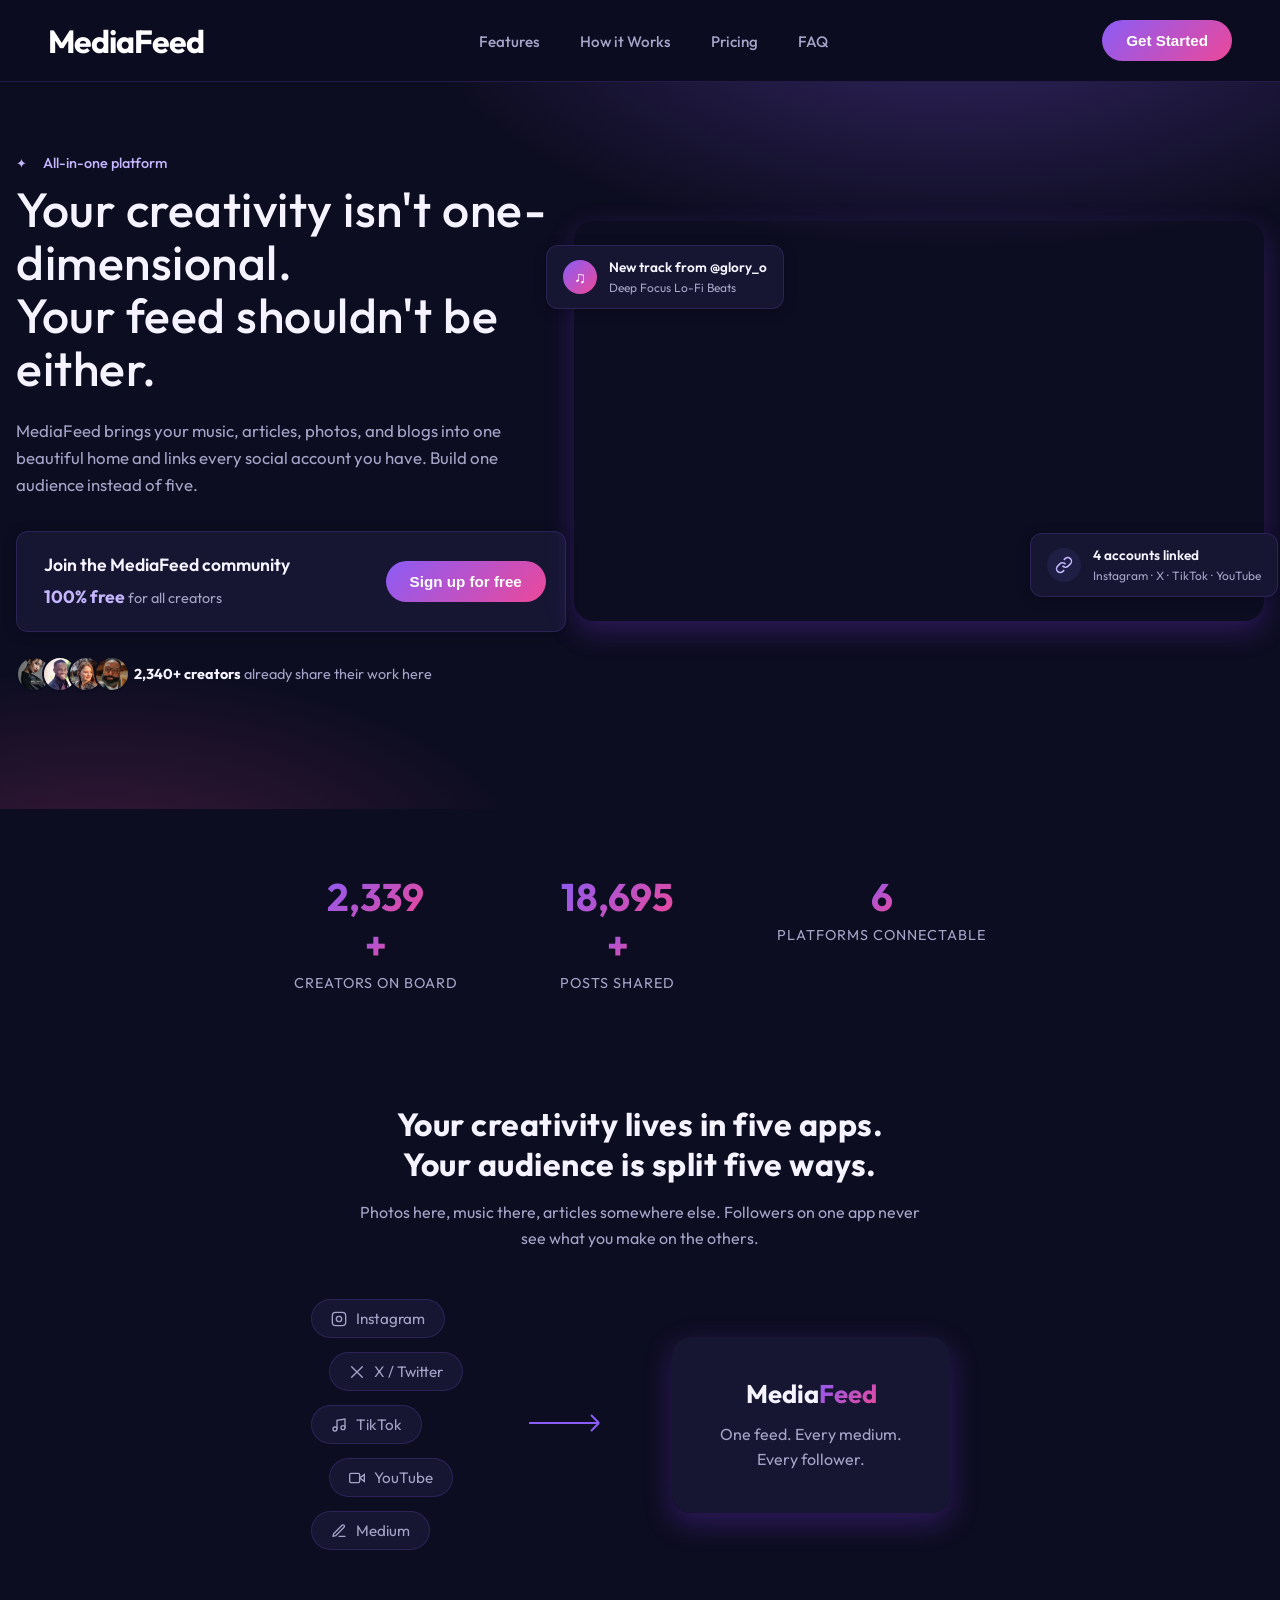
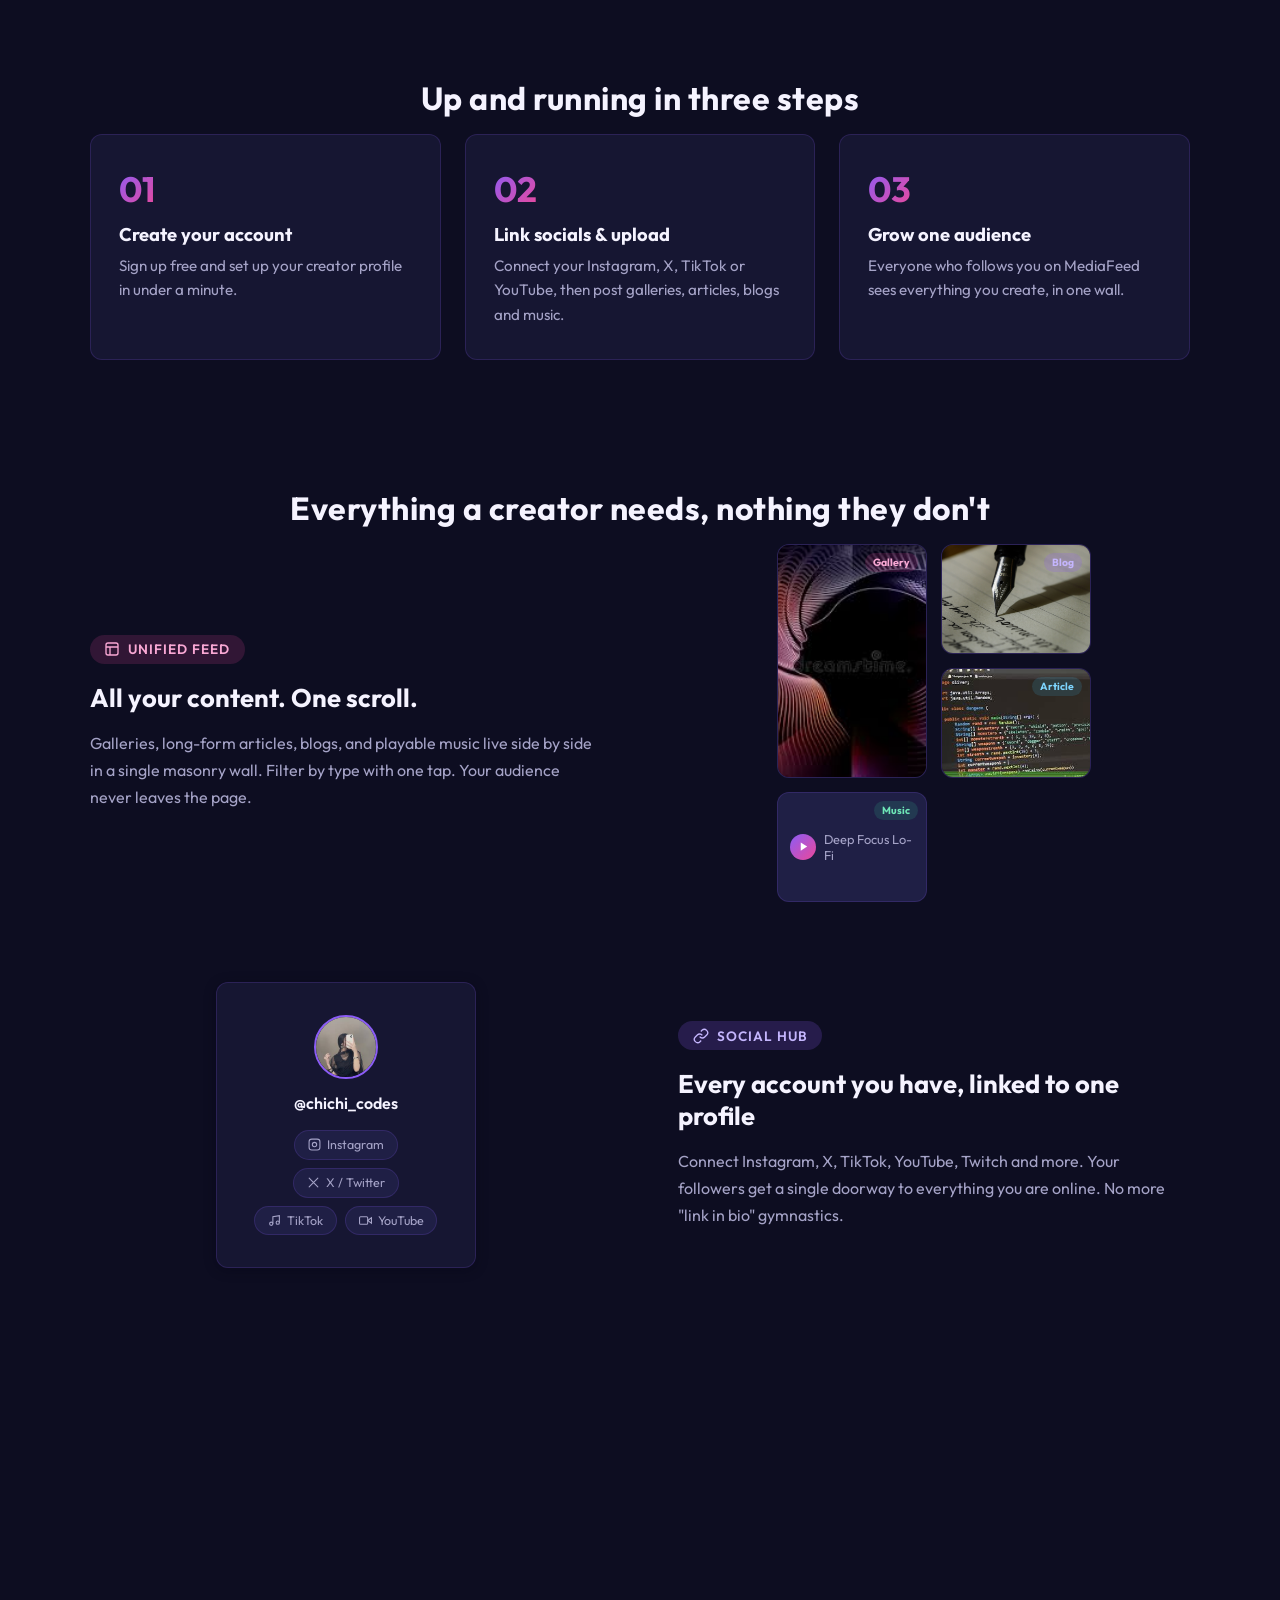
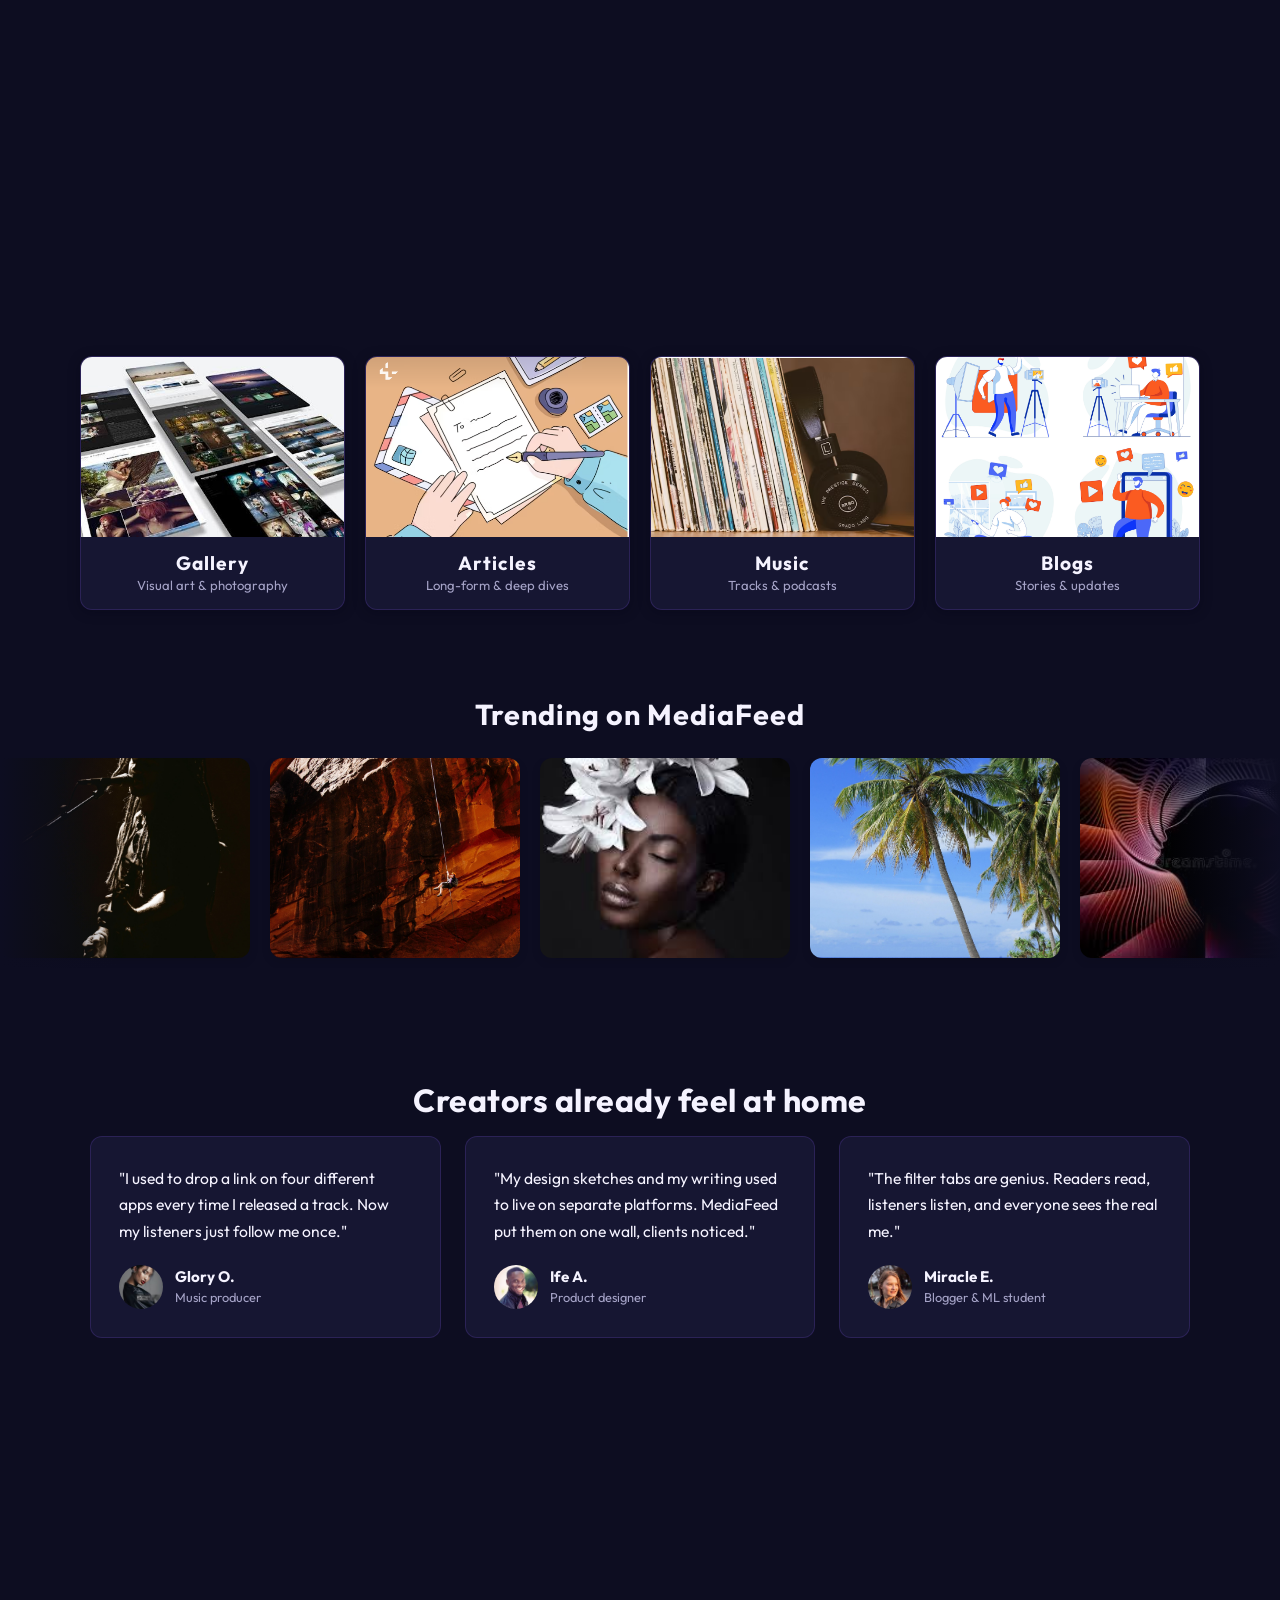
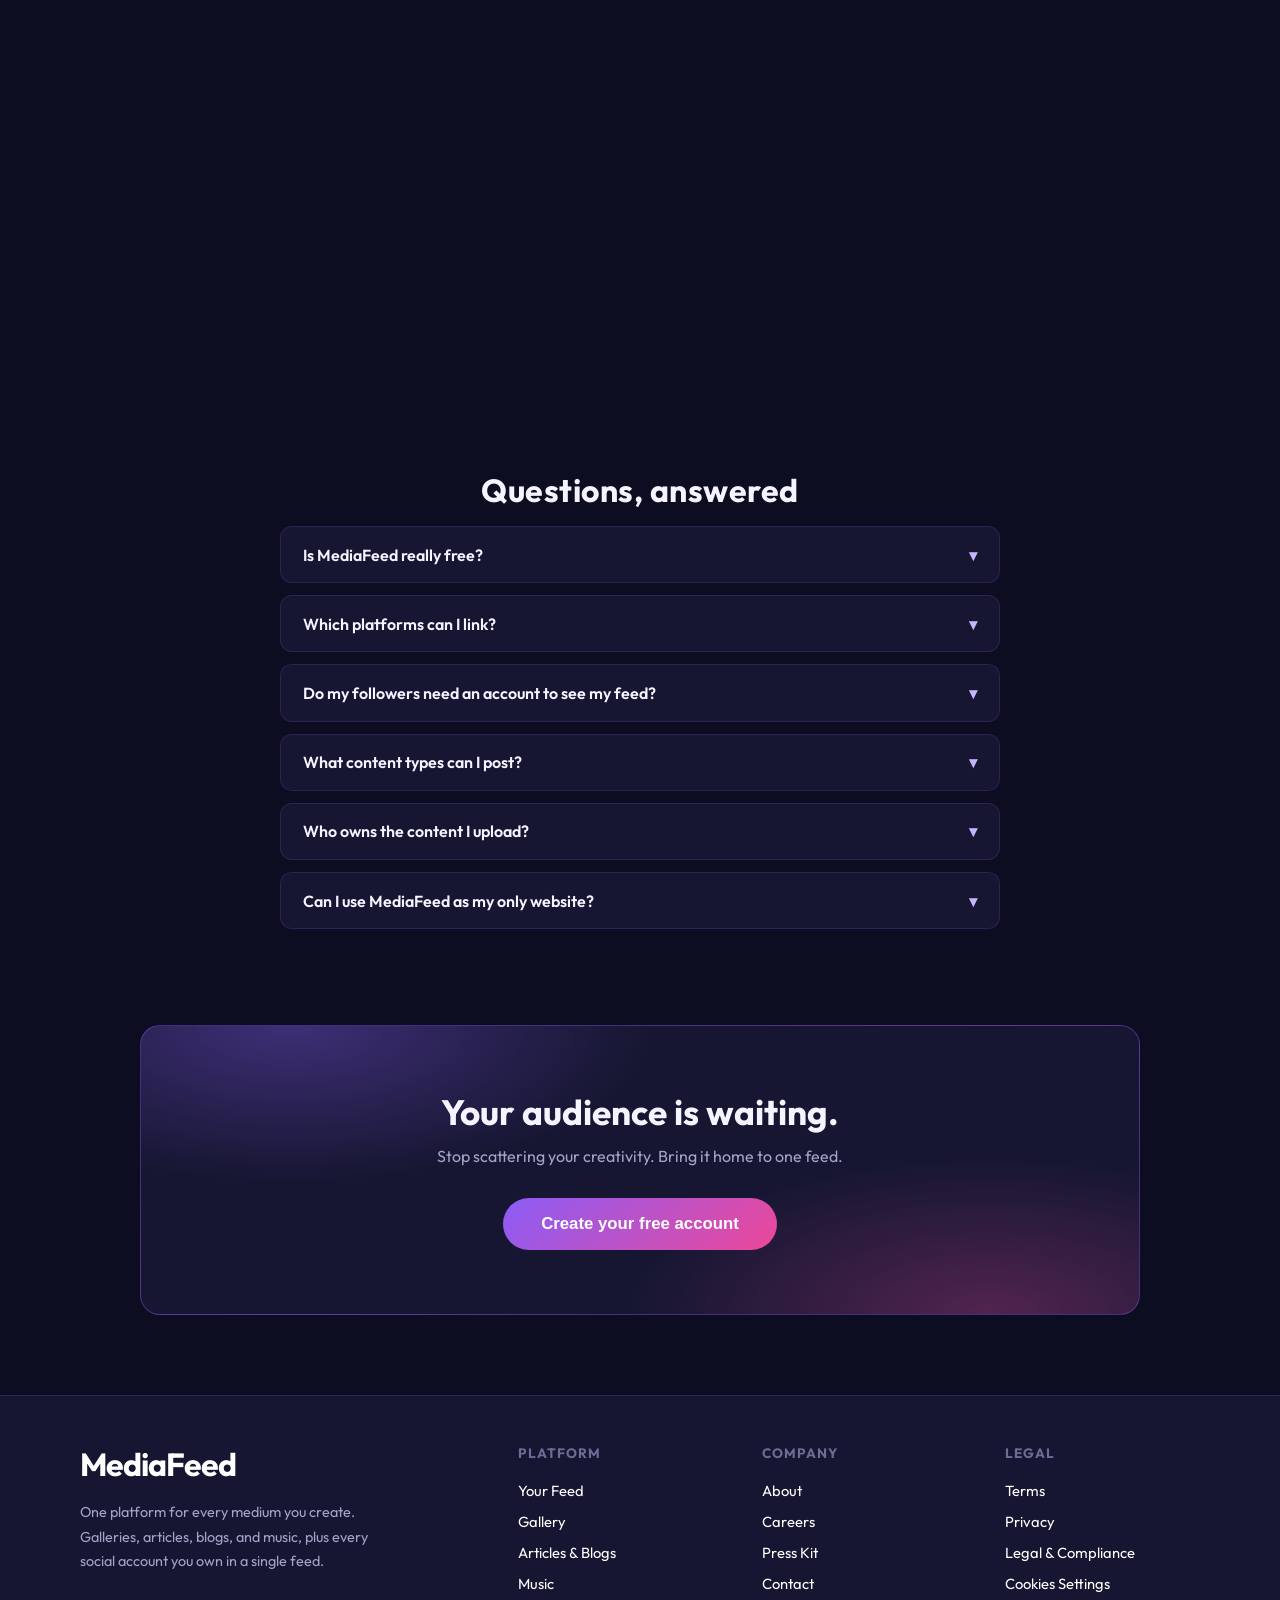
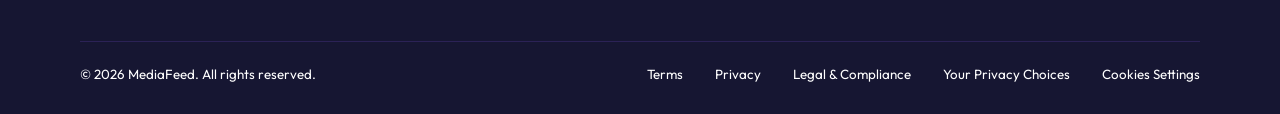
==== commit 6b8b775d: "demo V1" ====
--- a/index.html
+++ b/index.html
@@ -27,8 +27,7 @@
       </ul>
 
       <div class="nav-actions">
-        <button id="signInBtn" class="btn-ghost">Sign In</button>
-        <button id="signUpBtn" class="btn-primary">Sign Up Free</button>
+        <button id="getStartedBtn" class="btn-primary">Get Started</button>
       </div>
     </nav>
 
@@ -181,7 +180,7 @@
           <article class="step-card">
             <span class="step-num">02</span>
             <h3>Link socials &amp; upload</h3>
-            <p>Connect your Instagram, X, TikTok or YouTube — then post galleries, articles, blogs and music.</p>
+            <p>Connect your Instagram, X, TikTok or YouTube, then post galleries, articles, blogs and music.</p>
           </article>
           <article class="step-card">
             <span class="step-num">03</span>
@@ -202,7 +201,7 @@
               Unified Feed
             </span>
             <h3>All your content. One scroll.</h3>
-            <p>Galleries, long-form articles, blogs, and playable music live side by side in a single masonry wall. Filter by type with one tap — your audience never leaves the page.</p>
+            <p>Galleries, long-form articles, blogs, and playable music live side by side in a single masonry wall. Filter by type with one tap. Your audience never leaves the page.</p>
           </div>
           <div class="feature-visual">
             <div class="mock-feed">
@@ -233,7 +232,7 @@
               Social Hub
             </span>
             <h3>Every account you have, linked to one profile</h3>
-            <p>Connect Instagram, X, TikTok, YouTube, Twitch and more. Your followers get a single doorway to everything you are online — no more "link in bio" gymnastics.</p>
+            <p>Connect Instagram, X, TikTok, YouTube, Twitch and more. Your followers get a single doorway to everything you are online. No more "link in bio" gymnastics.</p>
           </div>
           <div class="feature-visual">
             <div class="mock-profile">
@@ -268,7 +267,7 @@
               Built-in Player
             </span>
             <h3>Music that plays where it's posted</h3>
-            <p>A persistent bottom-bar player follows your listeners across the whole platform. Tracks, covers and podcasts stream right inside your feed — no downloads, no external apps.</p>
+            <p>A persistent bottom-bar player follows your listeners across the whole platform. Tracks, covers and podcasts stream right inside your feed. No downloads, no external apps.</p>
           </div>
           <div class="feature-visual">
             <div class="mock-playerbar">
@@ -293,7 +292,7 @@
               Explore
             </span>
             <h3>Get discovered beyond your followers</h3>
-            <p>Trending walls surface fresh galleries, articles and tracks from the whole community. Great work finds an audience — even on day one.</p>
+            <p>Trending walls surface fresh galleries, articles and tracks from the whole community. Great work finds an audience, even on day one.</p>
           </div>
           <div class="feature-visual">
             <div class="mock-explore">
@@ -416,7 +415,7 @@
           <figure class="testimonial-card">
             <blockquote>
               "My design sketches and my writing used to live on separate
-              platforms. MediaFeed put them on one wall — clients noticed."
+              platforms. MediaFeed put them on one wall, clients noticed."
             </blockquote>
             <figcaption>
               <img src="./assets/images/man2.jpg" alt="" />
@@ -623,105 +622,6 @@
       </div>
     </footer>
 
-    <!-- Sign-Up Modal -->
-    <div id="signUpModal" class="modal">
-      <div class="modal-content">
-        <span class="close-btn" id="closeSignUp">&times;</span>
-        <h2>Create your MediaFeed Account</h2>
-        <form id="signUpForm">
-          <input type="text" id="regName" placeholder="Full Name" required />
-
-          <div class="username-field">
-            <span>@</span>
-            <input
-              type="text"
-              id="regUsername"
-              placeholder="Username (letters, numbers, . or _)"
-              required
-              minlength="3"
-              maxlength="20"
-              autocomplete="username"
-            />
-          </div>
-
-          <input
-            type="email"
-            id="regEmail"
-            placeholder="Email Address"
-            required
-          />
-          <input
-            type="password"
-            id="regPassword"
-            placeholder="Create Password (min 8 characters)"
-            required
-            minlength="8"
-            autocomplete="new-password"
-          />
-          <input
-            type="password"
-            id="regConfirmPassword"
-            placeholder="Confirm Password"
-            required
-            autocomplete="new-password"
-          />
-
-          <p class="field-label">What do you create? <em>(optional)</em></p>
-          <div class="interest-chips" id="interestChips">
-            <button type="button" class="chip" data-value="Photography">
-              <svg viewBox="0 0 24 24" fill="none" stroke="currentColor" stroke-width="2" stroke-linecap="round" stroke-linejoin="round"><path d="M23 19a2 2 0 0 1-2 2H3a2 2 0 0 1-2-2V8a2 2 0 0 1 2-2h4l2-3h6l2 3h4a2 2 0 0 1 2 2z"/><circle cx="12" cy="13" r="4"/></svg>
-              Photography
-            </button>
-            <button type="button" class="chip" data-value="Music">
-              <svg viewBox="0 0 24 24" fill="none" stroke="currentColor" stroke-width="2" stroke-linecap="round" stroke-linejoin="round"><path d="M9 18V5l12-2v13"/><circle cx="6" cy="18" r="3"/><circle cx="18" cy="16" r="3"/></svg>
-              Music
-            </button>
-            <button type="button" class="chip" data-value="Writing">
-              <svg viewBox="0 0 24 24" fill="none" stroke="currentColor" stroke-width="2" stroke-linecap="round" stroke-linejoin="round"><path d="M12 20h9"/><path d="M16.5 3.5a2.121 2.121 0 0 1 3 3L7 19l-4 1 1-4L16.5 3.5z"/></svg>
-              Writing
-            </button>
-            <button type="button" class="chip" data-value="Design">
-              <svg viewBox="0 0 24 24" fill="none" stroke="currentColor" stroke-width="2" stroke-linecap="round" stroke-linejoin="round"><path d="m12 19 7-7 3 3-7 7-3-3z"/><path d="m18 13-1.5-7.5L2 2l3.5 14.5L13 18l5-5z"/><path d="m2 2 7.586 7.586"/><circle cx="11" cy="11" r="2"/></svg>
-              Design
-            </button>
-            <button type="button" class="chip" data-value="Code">
-              <svg viewBox="0 0 24 24" fill="none" stroke="currentColor" stroke-width="2" stroke-linecap="round" stroke-linejoin="round"><polyline points="16 18 22 12 16 6"/><polyline points="8 6 2 12 8 18"/></svg>
-              Code
-            </button>
-            <button type="button" class="chip" data-value="Video">
-              <svg viewBox="0 0 24 24" fill="none" stroke="currentColor" stroke-width="2" stroke-linecap="round" stroke-linejoin="round"><polygon points="23 7 16 12 23 17 23 7"/><rect x="1" y="5" width="15" height="14" rx="2"/></svg>
-              Video
-            </button>
-          </div>
-
-          <button type="submit" class="btn-submit">Create My Account</button>
-        </form>
-      </div>
-    </div>
-
-    <!-- Sign-In Modal -->
-    <div id="signInModal" class="modal">
-      <div class="modal-content">
-        <span class="close-btn" id="closeSignIn">&times;</span>
-        <h2>Welcome Back</h2>
-        <form id="signInForm">
-          <input
-            type="email"
-            id="loginEmail"
-            placeholder="Email Address"
-            required
-          />
-          <input
-            type="password"
-            id="loginPassword"
-            placeholder="Password"
-            required
-          />
-          <button type="submit" class="btn-submit">Log In</button>
-        </form>
-      </div>
-    </div>
-
     <script src="./landing.js" defer></script>
     <script src="./script.js"></script>
   </body>
